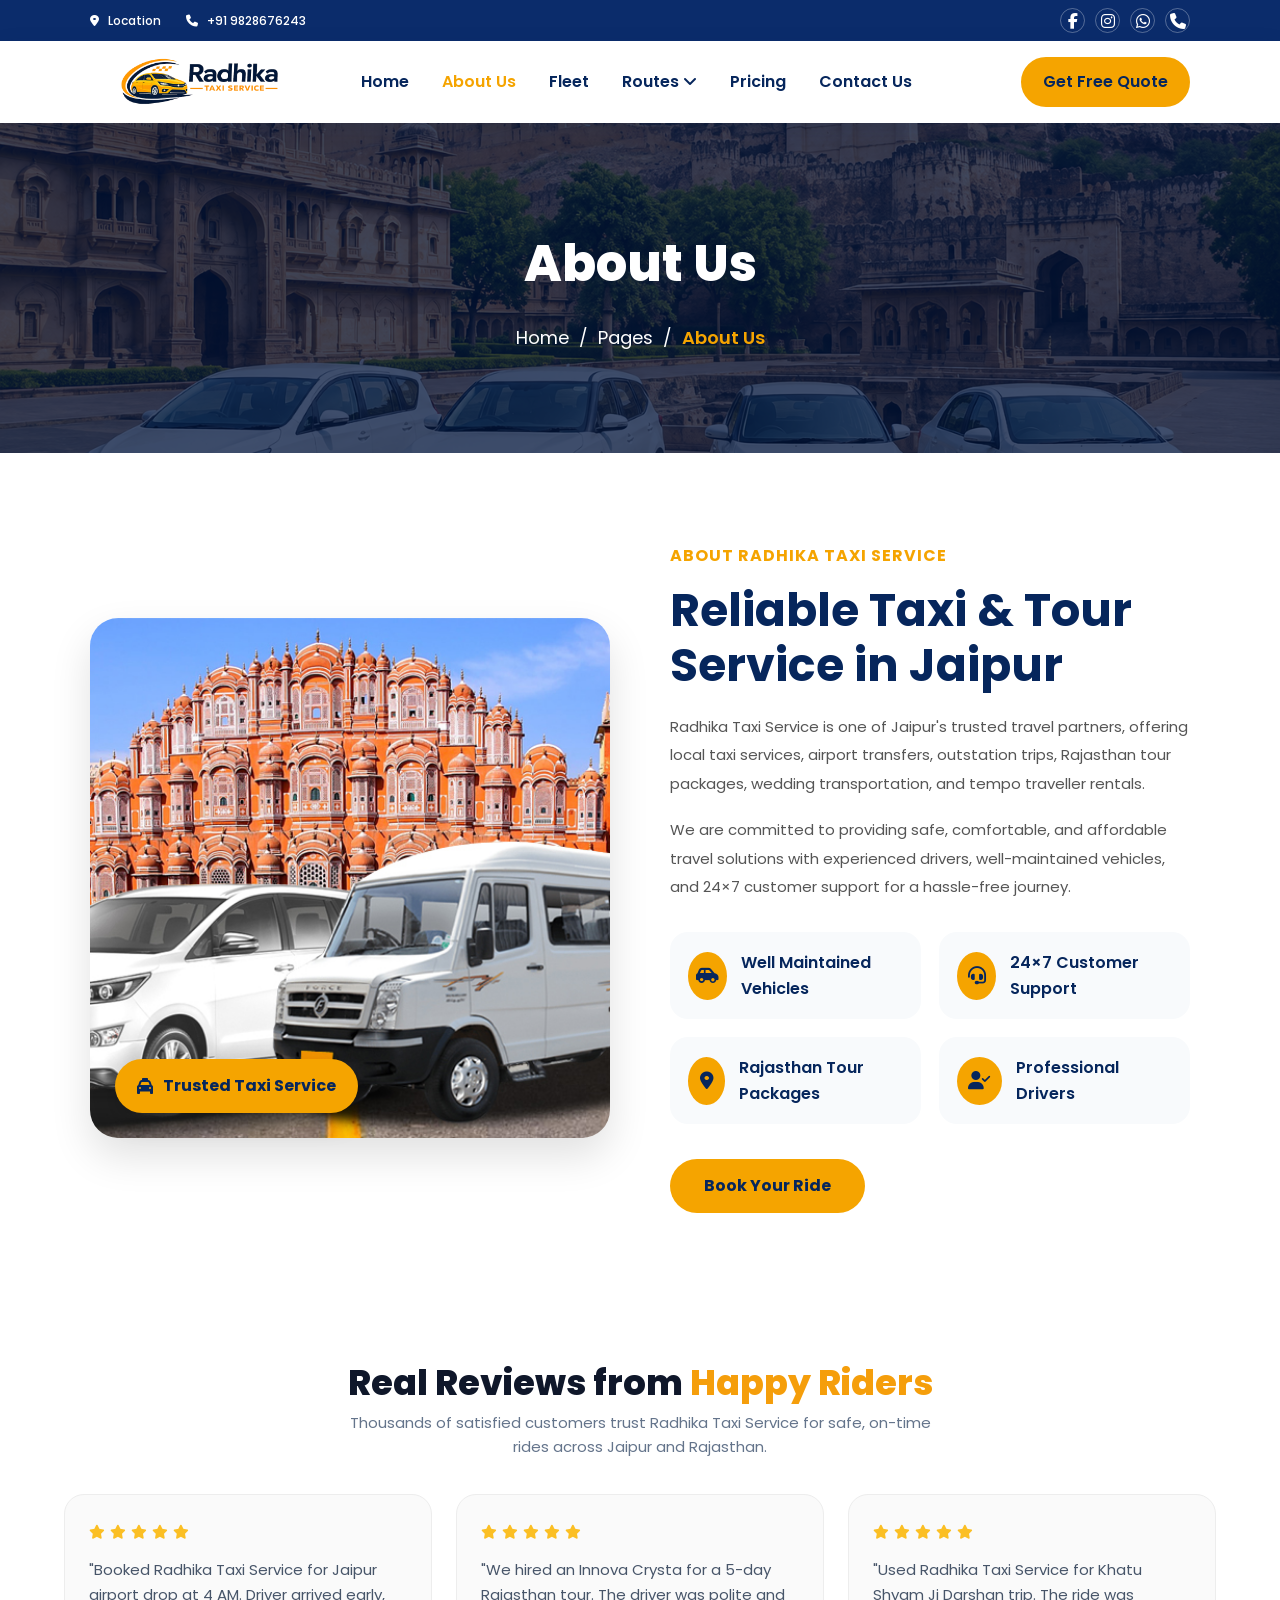
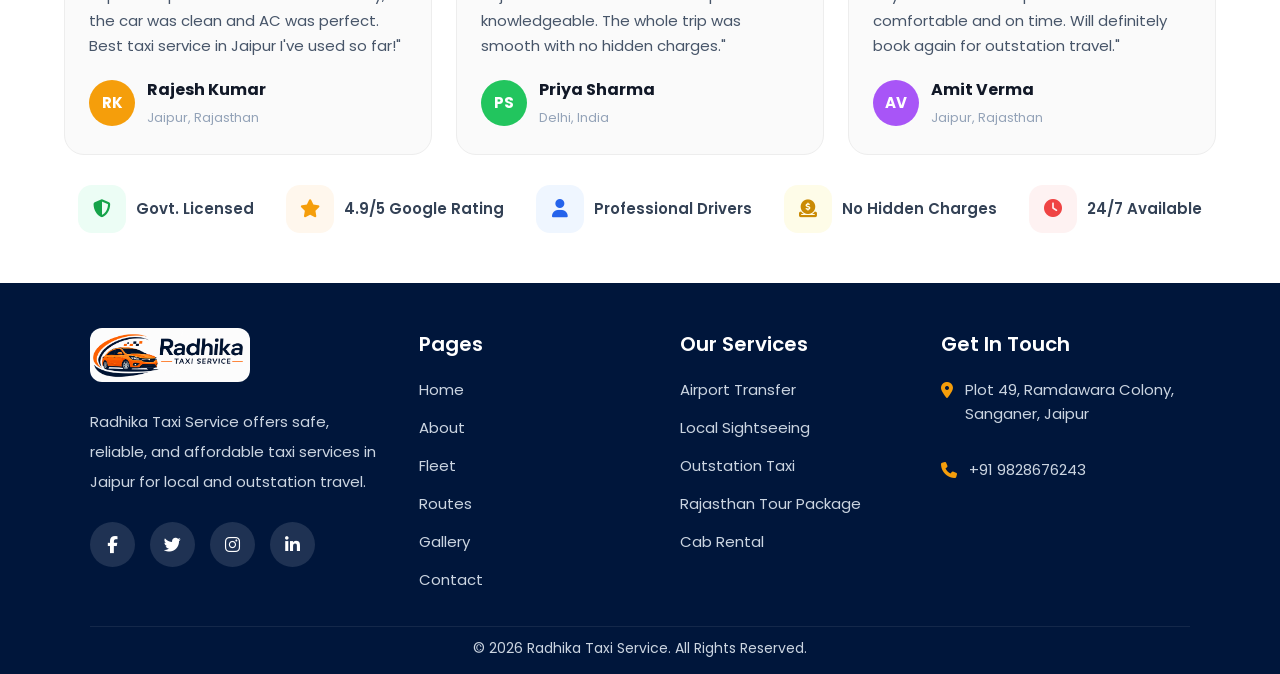
==== about.html @ 8e169bca "Updated website" ====
<!DOCTYPE html>
<html lang="en">

<head>
    <meta charset="UTF-8">
    <meta name="viewport" content="width=device-width, initial-scale=1.0">

    <!-- Primary SEO -->
    <title>Radhika Taxi Services | Best Taxi Rental Service in Jaipur</title>
    <meta name="description" content="Radhika Taxi Services provides reliable taxi rental services in Jaipur. Book local sightseeing taxis, airport transfers, outstation cabs, and chauffeur-driven cars at affordable prices.">
    <meta name="keywords" content="Radhika Taxi Services, Jaipur Taxi Service, Taxi Rental Jaipur, Cab Booking Jaipur, Airport Taxi Jaipur, Outstation Taxi Jaipur, Car Rental Jaipur, Taxi on Rent Jaipur">
    <meta name="author" content="Radhika Taxi Services">
    <meta name="robots" content="index, follow">

    <!-- Canonical URL -->
    <link rel="canonical" href="https://www.radhikataxiservices.com/">

    <!-- Open Graph (Facebook, WhatsApp, LinkedIn) -->
    <meta property="og:type" content="website">
    <meta property="og:title" content="Radhika Taxi Services | Best Taxi Rental Service in Jaipur">
    <meta property="og:description" content="Affordable and reliable taxi rental services in Jaipur. Local sightseeing, airport transfers, and outstation trips available.">
    <meta property="og:url" content="https://www.radhikataxiservices.com/">
    <meta property="og:image" content="https://www.radhikataxiservices.com/images/og-image.jpg">
    <meta property="og:site_name" content="Radhika Taxi Services">

    <!-- Twitter Card -->
    <meta name="twitter:card" content="summary_large_image">
    <meta name="twitter:title" content="Radhika Taxi Services | Best Taxi Rental Service in Jaipur">
    <meta name="twitter:description" content="Book reliable taxis in Jaipur for local, airport, and outstation travel.">
    <meta name="twitter:image" content="https://www.radhikataxiservices.com/images/og-image.jpg">

    <!-- Favicon -->
    <link rel="icon" type="image/png" href="img/logo.png">
    <link rel="apple-touch-icon" href="img/logo.png">

    <!-- Google Fonts -->
    <link rel="preconnect" href="https://fonts.googleapis.com">
    <link rel="preconnect" href="https://fonts.gstatic.com" crossorigin>
    <link href="https://fonts.googleapis.com/css2?family=Poppins:wght@300;400;500;600;700;800&display=swap" rel="stylesheet">

    <!-- Font Awesome -->
    <link rel="stylesheet" href="https://cdnjs.cloudflare.com/ajax/libs/font-awesome/6.5.2/css/all.min.css">

    <!-- CSS -->
    <link rel="stylesheet" href="css/style.css">

    <!-- Theme Color -->
    <meta name="theme-color" content="#f4b400">
</head>

<body>

<!-- topbar start -->
<div class="topbar">
    
    <!-- Left Side -->
    <div class="topbar-left">

        <!-- Location -->
        <a href="https://maps.app.goo.gl/51gCFe9T7kWbPaxx8"
           target="_blank"
           class="top-link">
            <i class="fa-solid fa-location-dot"></i>
            Location
        </a>

        <!-- Phone -->
        <a href="tel:+91 9828676243" class="top-link">
            <i class="fa-solid fa-phone"></i>
            +91 9828676243
        </a>

        <!-- Email -->
        <!-- <a href="mailto:info@radhikataxiservices.com" class="top-link">
            <i class="fa-solid fa-envelope"></i>
            info@radhikataxiservices.com
        </a> -->

    </div>

    <!-- Right Side Social Icons -->
<div class="topbar-right">

    <a href="https://facebook.com/" target="_blank" class="social-icon">
        <i class="fa-brands fa-facebook-f"></i>
    </a>

    <a href="https://instagram.com/" target="_blank" class="social-icon">
        <i class="fa-brands fa-instagram"></i>
    </a>

    <!-- WhatsApp -->
    <a href="https://wa.me/919828676243" target="_blank" class="social-icon">
        <i class="fa-brands fa-whatsapp"></i>
    </a>

    <!-- Call -->
    <a href="tel:+919828676243" class="social-icon">
        <i class="fa-solid fa-phone"></i>
    </a>

</div>

</div>
<!-- topbar end -->

<!-- navbar start -->
<header>
    <nav>

        <!-- Logo -->
        <img src="img/logo.png" alt="Radhika Taxi Service">

        <!-- Mobile Menu Button -->
        <div class="menu-btn" id="menuBtn">
            <i class="fa-solid fa-bars"></i>
        </div>

        <!-- Navigation -->
        <ul class="nav-links" id="navLinks">

            <li><a href="index.html">Home</a></li>

            <li><a href="about.html" class="active">About Us</a></li>

            <li><a href="Fleet.html">Fleet</a></li>

            <li>
                <a href="Routes.html">
                    Routes
                    <i class="fa-solid fa-angle-down"></i>
                </a>

                <div class="dropdown">
                    <a href="Routes.html#ajmer">Jaipur to Ajmer</a>
                    <a href="Routes.html#delhi">Jaipur to Delhi</a>
                    <a href="Routes.html#agra">Jaipur to Agra</a>
                    <a href="Routes.html#udaipur">Jaipur to Udaipur</a>
                    <a href="Routes.html#kota">Jaipur to Kota</a>
                    <a href="Routes.html#jodhpur">Jaipur to Jodhpur</a>
                    <a href="Routes.html#pushkar">Jaipur to Pushkar</a>
                    <a href="Routes.html#vrindavan">Jaipur to Vrindavan</a>
                    <a href="Routes.html#khatu">Jaipur to Khatu Shyam Ji</a>
                    <a href="Routes.html#salasar">Jaipur to Salasar Balaji</a>
                </div>
            </li>

            <li><a href="pricing.html">Pricing</a></li>

            

            <li><a href="contact.html">Contact Us</a></li>

            <!-- Get Free Quote Button -->
            <li>
                <a
                    href="https://wa.me/919828676243?text=Hello%20I%20need%20a%20free%20quote"
                    target="_blank"
                    class="quote-btn">
                    Get Free Quote
                </a>
            </li>

        </ul>

    </nav>
</header>
<!-- navbar end -->

<!-- Page SubHeader Start -->
<section class="page-header">

    <div class="page-overlay"></div>

    <div class="page-header-content">

        <h1>About Us</h1>

        <div class="breadcrumb">

            <a href="index.html">Home</a>

            <span>/</span>

            <a href="#">Pages</a>

            <span>/</span>

            <span class="active">About Us</span>

        </div>

    </div>

</section>
<!-- Page Sub Header End -->

<!-- About Section Start -->
<section id="about" class="about-section">

    <div class="about-wrap">

        <!-- IMAGE -->
        <div class="about-img">

            <img src="img/about.png" alt="Radhika Taxi Service">

            <div class="about-badge">
                <i class="fa-solid fa-taxi"></i>
                Trusted Taxi Service
            </div>

        </div>

        <!-- CONTENT -->
        <div class="about-content">

            <span class="about-tag">
                ABOUT RADHIKA TAXI SERVICE
            </span>

            <h2>
                Reliable Taxi & Tour Service in Jaipur
            </h2>

            <p>
                Radhika Taxi Service is one of Jaipur's trusted travel partners,
                offering local taxi services, airport transfers, outstation trips,
                Rajasthan tour packages, wedding transportation, and tempo traveller rentals.
            </p>

            <p>
                We are committed to providing safe, comfortable, and affordable travel
                solutions with experienced drivers, well-maintained vehicles, and
                24×7 customer support for a hassle-free journey.
            </p>

            <!-- FEATURES -->

            <div class="about-features">

                <div class="feature-box">
                    <i class="fa-solid fa-car-side"></i>
                    <span>Well Maintained Vehicles</span>
                </div>

                <div class="feature-box">
                    <i class="fa-solid fa-headset"></i>
                    <span>24×7 Customer Support</span>
                </div>

                <div class="feature-box">
                    <i class="fa-solid fa-location-dot"></i>
                    <span>Rajasthan Tour Packages</span>
                </div>

                <div class="feature-box">
                    <i class="fa-solid fa-user-check"></i>
                    <span>Professional Drivers</span>
                </div>

            </div>

            <a href="index.html" class="about-btn">
                Book Your Ride
            </a>

        </div>

    </div>

</section>
<!-- About Section End -->

<!-- review section start -->
<section id="reviews">

    <div class="container">

        <div class="section-header">
            <h2>Real Reviews from <span>Happy Riders</span></h2>

            <p>
                Thousands of satisfied customers trust Radhika Taxi Service
                for safe, on-time rides across Jaipur and Rajasthan.
            </p>
        </div>

        <div class="reviews-grid">

            <!-- Review 1 -->
            <div class="review-card">

                <div class="stars">
                    <i class="fas fa-star"></i>
                    <i class="fas fa-star"></i>
                    <i class="fas fa-star"></i>
                    <i class="fas fa-star"></i>
                    <i class="fas fa-star"></i>
                </div>

                <p>
                    "Booked Radhika Taxi Service for Jaipur airport drop at 4 AM.
                    Driver arrived early, the car was clean and AC was perfect.
                    Best taxi service in Jaipur I've used so far!"
                </p>

                <div class="review-user">
                    <div class="avatar orange">RK</div>

                    <div>
                        <h4>Rajesh Kumar</h4>
                        <span>Jaipur, Rajasthan</span>
                    </div>
                </div>

            </div>

            <!-- Review 2 -->
            <div class="review-card">

                <div class="stars">
                    <i class="fas fa-star"></i>
                    <i class="fas fa-star"></i>
                    <i class="fas fa-star"></i>
                    <i class="fas fa-star"></i>
                    <i class="fas fa-star"></i>
                </div>

                <p>
                    "We hired an Innova Crysta for a 5-day Rajasthan tour.
                    The driver was polite and knowledgeable. The whole trip
                    was smooth with no hidden charges."
                </p>

                <div class="review-user">
                    <div class="avatar green">PS</div>

                    <div>
                        <h4>Priya Sharma</h4>
                        <span>Delhi, India</span>
                    </div>
                </div>

            </div>

            <!-- Review 3 -->
            <div class="review-card">

                <div class="stars">
                    <i class="fas fa-star"></i>
                    <i class="fas fa-star"></i>
                    <i class="fas fa-star"></i>
                    <i class="fas fa-star"></i>
                    <i class="fas fa-star"></i>
                </div>

                <p>
                    "Used Radhika Taxi Service for Khatu Shyam Ji Darshan trip.
                    The ride was comfortable and on time. Will definitely
                    book again for outstation travel."
                </p>

                <div class="review-user">
                    <div class="avatar purple">AV</div>

                    <div>
                        <h4>Amit Verma</h4>
                        <span>Jaipur, Rajasthan</span>
                    </div>
                </div>

            </div>

        </div>

        <!-- Trust Badges -->

        <div class="trust-badges">

            <div class="badge-item">
                <div class="icon green-bg">
                    <i class="fa-solid fa-shield-halved"></i>
                </div>
                <span>Govt. Licensed</span>
            </div>

            <div class="badge-item">
                <div class="icon yellow-bg">
                    <i class="fas fa-star"></i>
                </div>
                <span>4.9/5 Google Rating</span>
            </div>

            <div class="badge-item">
                <div class="icon blue-bg">
                    <i class="fas fa-user"></i>
                </div>
                <span>Professional Drivers</span>
            </div>

            <div class="badge-item">
                <div class="icon gold-bg">
                    <i class="fa-solid fa-circle-dollar-to-slot"></i>
                </div>
                <span>No Hidden Charges</span>
            </div>

            <div class="badge-item">
                <div class="icon red-bg">
                    <i class="fas fa-clock"></i>
                </div>
                <span>24/7 Available</span>
            </div>

        </div>

    </div>

</section>
<!-- review section end -->


    <!-- footer section start -->
<footer>

    <div class="footer-grid">

        <!-- FOOTER BRAND -->
        <div class="footer-brand">

            <img src="img/logofooter.png" alt="Juhi Jain Tour & Travels">

            <p>
                Radhika Taxi Service offers safe, reliable, and 
                affordable taxi services in Jaipur for local and 
                outstation travel.
            </p>

            <div class="footer-social">

                <a href="#">
                    <i class="fa-brands fa-facebook-f"></i>
                </a>

                <a href="#">
                    <i class="fa-brands fa-twitter"></i>
                </a>

                <a href="#">
                    <i class="fa-brands fa-instagram"></i>
                </a>

                <a href="#">
                    <i class="fa-brands fa-linkedin-in"></i>
                </a>

            </div>

        </div>

        <!-- PAGES -->
        <div class="footer-links">

            <h3>Pages</h3>

            <a href="index.html">Home</a>
            <a href="about.html">About</a>
            <a href="Fleet.html">Fleet</a>
            <a href="Routes.html">Routes</a>
            <a href="gallery.html">Gallery</a>
            <a href="contact.html">Contact</a>

        </div>

        <!-- SERVICES -->
        <div class="footer-links">

            <h3>Our Services</h3>

            <p>Airport Transfer</p>
            <p>Local Sightseeing</p>
            <p>Outstation Taxi</p>
            <p>Rajasthan Tour Package</p>
            <p>Cab Rental</p>

        </div>

        <!-- GET IN TOUCH -->
        <div class="footer-links">

            <h3>Get In Touch</h3>

            <div class="contact-item">
                <i class="fa-solid fa-location-dot"></i>
                <a href="https://maps.app.goo.gl/51gCFe9T7kWbPaxx8" target="_blank">
                    Plot 49, Ramdawara Colony, Sanganer, Jaipur
                 </a>
            </div>

            <!-- <div class="contact-item">
               <i class="fa-solid fa-envelope"></i>
               <a href="mailto:info@radhikataxiservices.com">
                   info@radhikataxiservices.com
                </a>
            </div> -->

            <div class="contact-item">
              <i class="fa-solid fa-phone"></i>
                <a href="tel:+919828676243">
                   +91 9828676243
                </a>
            </div>

        </div>

    </div>

    <div class="copy">
        © 2026 Radhika Taxi Service. All Rights Reserved.
    </div>

</footer>
<!-- footer section end  -->


<script src="js/script.js"></script>


</body>
</html>
---- css/style.css ----
* {
    margin: 0;
    padding: 0;
    box-sizing: border-box;
}

:root {
    --yellow: #f5a400;
    --dark: #06265c;
    --text: #555;
    --blue: #06265c;
    --white: #fff;
    --soft: #f8fafc;
    --shadow: 0 12px 35px rgba(6, 38, 92, .15);
}

html {
    scroll-behavior: smooth;
}

body {
    font-family: 'Poppins', sans-serif;
    color: var(--dark);
    background: #fff;
    line-height: 1.6;
}

a {
    text-decoration: none;
}

img {
    max-width: 100%;
    display: block;
}

/* ==========================
   TOP BAR START
========================== */

.topbar {
    background: #0b2c6b;
    padding: 8px 7%;
    display: flex;
    justify-content: space-between;
    align-items: center;
    flex-wrap: wrap;
}

/* Left Side */
.topbar-left {
    display: flex;
    align-items: center;
    gap: 25px;
    flex-wrap: wrap;
}

/* Links */
.top-link {
    color: #fff;
    text-decoration: none;
    font-size: 12px;
    font-weight: 500;
    transition: 0.3s;
}

.top-link i {
    margin-right: 6px;
    color: #fff;
    transition: 0.3s;
}

.top-link:hover,
.top-link:hover i {
    color: #f9a602;
}

/* Right Side */
.topbar-right {
    display: flex;
    align-items: center;
    gap: 10px;
}

/* Social Icons */
.social-icon {
    width: 25px;
    height: 25px;
    border: 1px solid rgba(255,255,255,0.3);
    border-radius: 50%;
    display: flex;
    justify-content: center;
    align-items: center;
    text-decoration: none;
    color: #fff;
    transition: 0.3s;
    background-color: transparent;
}

.social-icon:hover {
    background: #f9a602;
    border-color: #f9a602;
    color: #fff;
    transform: translateY(-2px);
}

/* Mobile */
@media(max-width:768px){

    .topbar{
        flex-direction: column;
        gap: 10px;
        text-align: center;
    }

    .topbar-left{
        justify-content: center;
        gap: 15px;
    }

    .top-link{
        font-size: 13px;
    }

    .social-icon{
        width: 32px;
        height: 32px;
    }
}
/* ==========================
   TOP BAR END
========================== */



/* ==========================
   NAVBAR START
========================== */

header{
    background:#fff;
    position:sticky;
    top:0;
    z-index:999;
    box-shadow:0 5px 20px rgba(6,38,92,.10);
}

/* NAVBAR */

nav{
    height:82px;
    padding:0 7%;
    display:flex;
    align-items:center;
    justify-content:space-between;
    background:#fff;
}

/* LOGO*/

nav img{
    width:220px;
    height:auto;
    display:block;
    margin-bottom: -8px;
}

/* MENU */

.nav-links{
    display:flex;
    align-items:center;
    gap:5px;
    list-style:none;
}

.nav-links li{
    position:relative;
}

.nav-links a{
    text-decoration:none;
    color:#06265c;
    font-weight:600;
    padding:12px 14px;
    transition:.3s;
    display:block;
}

.nav-links a:hover,
.nav-links a.active{
    color:#f5a400;
}

/* GET FREE QUOTE BUTTON */

.quote-btn{
    background:#f5a400;
    color:#06265c !important;
    padding:10px 20px !important;
    border-radius:40px;
    font-weight:700;
    transition:.35s;
    margin-left:90px;
    border:2px solid #f5a400;
}

.quote-btn:hover{
    background:#06265c;
    color:#fff !important;
    border-color:#06265c;
}

/* DROPDOWN */
.dropdown{
    position:absolute;
    top:100%;
    left:0;
    width:240px;
    background:#fff;
    border-radius:12px;
    overflow:hidden;
    opacity:0;
    visibility:hidden;
    transform:translateY(10px);
    transition:.3s;
    box-shadow:0 10px 25px rgba(0,0,0,.08);
}

.nav-links li:hover .dropdown{
    opacity:1;
    visibility:visible;
    transform:translateY(0);
}

.dropdown a{
    padding:12px 18px;
    border-bottom:1px solid #eee;
}

.dropdown a:hover{
    background:#f8f8f8;
}

/* MOBILE MENU ICON */

.menu-btn{
    display:none;
    font-size:26px;
    color:#06265c;
    cursor:pointer;
}

/* TABLET & MOBILE*/

@media(max-width:992px){

    nav{
        height:80px;
        padding:0 20px;
    }

    nav img{
        width:140px;
        height:auto;
        max-width:100%;
        object-fit:contain;
    }

    .menu-btn{
        display:block;
    }

    .nav-links{
        position:absolute;
        top:72px;
        left:0;
        width:100%;
        background:#fff;
        flex-direction:column;
        align-items:flex-start;
        padding:20px;
        display:none;
        box-shadow:0 10px 20px rgba(0,0,0,.08);
    }

    .nav-links.active{
        display:flex;
    }

    .nav-links li{
        width:100%;
    }

    .nav-links a{
        width:100%;
        padding:14px 0;
    }

    .dropdown{
        position:static;
        width:100%;
        opacity:1;
        visibility:visible;
        transform:none;
        display:none;
        box-shadow:none;
        margin-top:5px;
        padding-left:15px;
    }

    .nav-links li:hover .dropdown{
        display:block;
    }

    .quote-btn{
        display:block;
        width:fit-content;
        margin:15px auto;
        text-align:center;
    }
}
@media (max-width:768px){

    html,
    body{
        overflow-x:hidden;
        width:100%;
    }

    nav{
        height:80px;
        padding:0 15px;
    }

    nav img{
        
        width:210px;
        max-height:70px;
        height:auto;
        object-fit:contain;
        margin-left:-10px; /* thoda left */
    }


    

}

/* ==========================
   NAVBAR END
========================== */


/* ==========================
PAGE SUB HEADER START
========================== */

.page-header {
    position: relative;
    width: 100%;
    height: 330px;
    background: url("../img/banner.png") center center/cover no-repeat;
    display: flex;
    align-items: center;
    justify-content: center;
    overflow: hidden;
}

.page-overlay {
    position: absolute;
    inset: 0;
    background: rgba(0, 20, 60, 0.75);
}

.page-header-content {
    position: relative;
    z-index: 2;
    text-align: center;
    padding: 0 20px;
}

.page-header-content h1 {
    color: #fff;
    font-size: 50px;
    font-weight: 800;
    margin-bottom: 20px;
}

.breadcrumb {
    display: flex;
    justify-content: center;
    align-items: center;
    flex-wrap: wrap;
    gap: 10px;
}

.breadcrumb a {
    color: #fff;
    text-decoration: none;
    font-size: 18px;
    transition: .3s;
}

.breadcrumb a:hover {
    color: #f5a400;
}

.breadcrumb span {
    color: #fff;
    font-size: 18px;
}

.breadcrumb .active {
    color: #f5a400;
    font-weight: 600;
}

/* ==========================
TABLET
========================== */

@media (max-width: 768px) {

    .page-header {
        height: 280px;
    }

    .page-header-content h1 {
        font-size: 45px;
        margin-bottom: 15px;
    }

    .breadcrumb a,
    .breadcrumb span {
        font-size: 16px;
    }
}

/* ==========================
MOBILE
========================== */

@media (max-width: 576px) {

    .page-header {
        height: 240px;
    }

    .page-header-content h1 {
        font-size: 34px;
        line-height: 1.2;
    }

    .breadcrumb {
        gap: 6px;
    }

    .breadcrumb a,
    .breadcrumb span {
        font-size: 14px;
    }
}

/* ==========================
PAGE SUB HEADER END
========================== */


/* ==========================
   HERO SECTION start
========================== */

.hero {
    position: relative;
    max-height: 85vh; /* pehle 85vh tha */
    background: url("../img/banner.png") center/cover no-repeat;
    display: flex;
    align-items: center;
}

.hero::before {
    content: "";
    position: absolute;
    inset: 0;
    background: rgba(0,0,0,0.35);
}

.hero-wrap {
    width: 100%;
    position: relative;
    z-index: 2;

    display: grid;
    grid-template-columns: 1.2fr .8fr;
    gap: 40px;
    align-items: center;

    padding: 40px 80px;
}

/* LEFT CONTENT */

.hero-content h1 {
    font-size: 48px;
    line-height: 1.2;
    margin-bottom: 18px;
    color: #ffffff;
    font-weight: 800;
    margin-left: 0px;
}

.hero-content h1 span {
    color: #ffb000;
}

.hero-content p {
    max-width: 620px;
    font-size: 16px;
    line-height: 1.8;
    margin-bottom: 25px;
    color: #f5f5f5;
    margin-left: 0px;
}

/* BUTTONS */

.hero-buttons {
    display: flex;
    gap: 15px;
    margin-left: 0px;
}

.btn-yellow,
.btn-white {
    display: inline-flex;
    align-items: center;
    gap: 10px;

    padding: 14px 28px;
    border-radius: 50px;

    font-weight: 700;
    text-decoration: none;

    transition: all .3s ease;
}

.btn-yellow {
    background: #ffb000;
    color: #002c6b;
    border: 2px solid #ffb000;
}

.btn-yellow:hover {
    background: #000033;
    color: #ffffff;
    border-color: #000033;
    transform: scale(1.08);
}

/* FORM */

.booking-form {
    width: 100%;
    max-width: 360px;

    justify-self: end;

    padding: 25px;

    background: rgba(255,255,255,.12);

    backdrop-filter: blur(12px);
    -webkit-backdrop-filter: blur(12px);

    border: 1px solid rgba(255,255,255,.25);

    border-radius: 20px;
    margin-right: 0px;
}


.booking-form h2{
    margin-bottom: 20px;
    font-size: 32px;
    font-weight: 700;
}

.quick-text{
    color: #000033;
}

.reservation-text{
    color: #ffb000;
}

.booking-form input,
.booking-form select {

    width: 100%;
    padding: 12px 15px;

    margin-bottom: 10px;

    border: 1px solid rgba(255,255,255,.35);;
    outline: none;

    border-radius: 10px;

}

.booking-form input:focus,
.booking-form select:focus{
    border-color: #ffb000;
    box-shadow: 0 0 10px rgba(255,176,0,0.4);
}


.booking-form button {

    width: 100%;
    padding: 14px;

    border: none;
    border-radius: 10px;

    background: #ffb000;
    color: #002c6b;

    font-weight: 700;
    cursor: pointer;

    transition: all .3s ease;
}

.booking-form button:hover {
    background: #000033;
    color: #fff;
    transform: scale(1.05);
}

/* RESPONSIVE */

@media(max-width:992px){

    .hero-wrap{
        grid-template-columns:1fr;
        padding:40px 25px;
    }

    .booking-form{
        max-width:100%;
        justify-self:stretch;
    }

    .hero-content h1{
        font-size:38px;
    }
}


/*  TABLET & MOBILE FIX*/

@media (max-width:768px){

    .hero{
        max-height: none;
        min-height: auto;
        height: auto;
        padding: 45px 0 20px;
    }

    .hero-wrap{
        grid-template-columns: 1fr;
        gap: 15px;
        padding: 15px 20px;
    }

    /* HERO CONTENT */

    .hero-content{
        text-align: center;
    }

    .hero-content h1{
        font-size: 28px;
        line-height: 1.3;
        margin-left: 0;
        margin-bottom: 10px;
    }

    .hero-content p{
        max-width: 100%;
        font-size: 14px;
        line-height: 1.6;
        margin-left: 0;
        margin-bottom: 15px;
    }

    /* BUTTONS */

    .hero-buttons{
        margin-left: 0;
        justify-content: center;
        gap: 10px;
    }

    .btn-yellow,
    .btn-white{
        padding: 10px 20px;
        font-size: 14px;
    }

    /* BOOKING FORM */

    .booking-form{
        max-width: 100%;
        width: 100%;
        margin-right: 0;
        justify-self: stretch;
        padding: 15px;
        border-radius: 15px;
    }

    .booking-form h2{
        font-size: 24px;
        margin-bottom: 12px;
    }

    .booking-form input,
    .booking-form select{
        padding: 10px 12px;
        font-size: 14px;
        margin-bottom: 8px;
    }

    .booking-form button{
        width: 150px;
        padding: 10px 20px;
        display: block;
        margin: 10px auto 0;
        font-size: 14px;
    }
}

@media (max-width: 600px) {

    .hero-buttons{
        display: flex;
        justify-content: center;
        align-items: center;
        margin-left: 0;
    }

    .btn-yellow{
        width: 160px;      /* apni need ke hisab se */
        padding: 10px 24px;
        font-size: 14px;
        text-align: center;
    }

}


/* ==========================
   HERO SECTION end
========================== */

/* ==========================
ABOUT SECTION START
========================== */

.about-section {
    background: #fff;
    padding: 90px 7%;
}

.about-wrap {
    display: grid;
    grid-template-columns: 1fr 1fr;
    gap: 60px;
    align-items: center;
}

/* IMAGE */

.about-img {
    position: relative;
}

.about-img img {
    width: 100%;
    height: 520px;
    object-fit: cover;
    border-radius: 28px;
    box-shadow: 0 18px 40px rgba(0, 0, 0, .12);
}

/* BADGE */

.about-badge {
    position: absolute;
    left: 25px;
    bottom: 25px;
    background: #f5a400;
    color: #06265c;
    padding: 14px 22px;
    border-radius: 40px;
    font-weight: 700;
    display: flex;
    align-items: center;
    gap: 10px;
    box-shadow: 0 10px 25px rgba(0, 0, 0, .18);
    transition: all .3s ease;
    cursor: pointer;
}

.about-badge i {
    transition: all .3s ease;
}

.about-badge:hover {
    background: #000033;
    color: #fff;
    box-shadow: 0 12px 30px rgba(0, 0, 51, 0.5);
}

.about-badge:hover i {
    color: #fff;
}

/* CONTENT */

.about-tag {
    color: #f5a400;
    font-weight: 700;
    letter-spacing: 1px;
    display: inline-block;
    margin-bottom: 14px;
}

.about-content h2 {
    font-size: 46px;
    line-height: 1.2;
    margin-bottom: 20px;
    color: #06265c;
}

.about-content p {
    color: #555;
    line-height: 1.9;
    margin-bottom: 18px;
    font-size: 15px;
}

/* FEATURES */

.about-features {
    display: grid;
    grid-template-columns: repeat(2, 1fr);
    gap: 18px;
    margin-top: 30px;
}

.feature-box {
    background: #f8fafc;
    border-radius: 18px;
    padding: 18px;
    display: flex;
    align-items: center;
    gap: 14px;
    transition: .3s;
}

.feature-box:hover {
    transform: scale(1.05);
    box-shadow: 0 12px 30px rgba(0, 0, 0, .12);
}

.feature-box i {
    width: 48px;
    height: 48px;
    background: #f5a400;
    color: #06265c;
    border-radius: 50%;
    display: flex;
    align-items: center;
    justify-content: center;
    font-size: 18px;
}

.feature-box span {
    font-weight: 600;
    color: #06265c;
}

/* BUTTON */

.about-btn {
    display: inline-block;
    margin-top: 35px;
    background: #f5a400;
    color: #06265c;
    padding: 14px 34px;
    border-radius: 40px;
    font-weight: 700;
    transition: all .3s ease;
}

.about-btn:hover {
    background: #000033;
    color: #fff;
    transform: translateY(-4px);
    box-shadow: 0 12px 30px rgba(0, 0, 51, 0.5);
}

/* RESPONSIVE */

@media(max-width:992px) {

    .about-wrap {
        grid-template-columns: 1fr;
    }

}

@media(max-width:600px) {

    .about-section {
        padding: 65px 18px;
    }

    .about-content h2 {
        font-size: 34px;
    }

    .about-img img {
        height: 360px;
    }

    .about-features {
        grid-template-columns: 1fr;
    }

}
/* ==========================
ABOUT SECTION END
========================== */


/*==========================
VEHICLE SECTION START
==========================*/
body{
    overflow-x:hidden;
}

#vehicle{
    padding:70px 7%;
    background:#f8fafc;
}

/*SECTION TITLE*/

.section-title{
    text-align:center;
    margin-bottom:45px;
}

.section-title span{
    color:#ff9800;
    font-size:14px;
    font-weight:800;
    letter-spacing:2px;
    text-transform:uppercase;
}

.section-title h2{
    font-size:38px;
    font-weight:800;
    color:#1b2a4e;
    margin:10px 0;
}

.section-title p{
    max-width:750px;
    margin:0 auto;
    color:#666;
    line-height:1.7;
    font-size:16px;
}

/*HOME PAGE SLIDER*/

.home-fleet .vehicle-slider{
    padding:15px 50px 60px;
    overflow:visible;
    width:100%;
}

.home-fleet .swiper-slide{
    height:auto;
    display:flex;
}

/*FLEET PAGE GRID*/

.fleet-page .vehicle-grid{
    display:grid;
    grid-template-columns:repeat(3,1fr);
    gap:25px;
}

/*VEHICLE CARD*/

.vehicle-card{
    width:100%;
    background:#fff;
    border-radius:20px;
    overflow:hidden;
    box-shadow:0 10px 25px rgba(0,0,0,.08);
    transition:.35s ease;
    display:flex;
    flex-direction:column;
    height:100%;
}

.vehicle-card:hover{
    transform:translateY(-8px);
}

.vehicle-card img{
    width:100%;
    height:190px;
    object-fit:cover;
    display:block;
}

/*CARD BODY*/

.vehicle-body{
    padding:18px;
    display:flex;
    flex-direction:column;
    flex:1;
}

.vehicle-body h3{
    font-size:22px;
    font-weight:700;
    color:#1b2a4e;
    margin-bottom:12px;
}

/*VEHICLE INFO*/

.vehicle-info{
    margin-bottom:10px;
}

.vehicle-info span{
    display:inline-block;
    margin:4px;
    padding:7px 12px;
    border-radius:20px;
    background:#fff3e0;
    color:#ff9800;
    font-size:12px;
    font-weight:700;
}

/*DESCRIPTION*/

.vehicle-body p{
    color:#666;
    font-size:14px;
    line-height:1.6;
    margin-bottom:15px;
    flex-grow:1;
}

/*BUTTON*/

.vehicle-btn{
    display:inline-block;
    width:fit-content;
    padding:10px 22px;
    border-radius:30px;
    text-decoration:none;
    background:#ff9800;
    color:#000033;
    font-weight:700;
    transition:.3s ease;
    margin-top:auto;
}

.vehicle-btn:hover{
    background:#000033;
    color:#fff;
}

/*VIEW ALL BUTTON*/

.view-all-container{
    text-align:center;
    margin-top:40px;
}

.view-all-btn{
    display:inline-block;
    text-decoration:none;
    background:#ff9800;
    color:#fff;
    padding:14px 28px;
    border-radius:30px;
    font-weight:700;
    transition:.3s;
}

.view-all-btn:hover{
    background:#000033;
    color:#fff;
}

/*SWIPER ARROWS*/

.home-fleet .swiper-button-next,
.home-fleet .swiper-button-prev{
    width:48px;
    height:48px;
    background:#fff;
    border-radius:50%;

    box-shadow:0 5px 15px rgba(0,0,0,.15);
}

.home-fleet .swiper-button-next::after,
.home-fleet .swiper-button-prev::after{
    font-size:18px;
    font-weight:900;
    color:#ff9800;
}

.home-fleet .swiper-button-next:hover,
.home-fleet .swiper-button-prev:hover{
    transform:scale(1.08);
}


/* FILTER BUTTONS */

.fleet-filter{
    display:flex;
    justify-content:center;
    flex-wrap:wrap;
    gap:20px;
    margin-bottom:35px;
}

.filter-btn{
    border:none;
    padding:8px 18px;
    border-radius:20px;
    background:#fff3e0;
    color:#ff9800;
    font-size:13px;
    font-weight:700;
    cursor:pointer;
    transition:.3s;
}

.filter-btn:hover,
.filter-btn.active{
    background:#ff9800;
    color:#fff;
}

/*DESKTOP LARGE*/

@media(max-width:1200px){

    .fleet-page .vehicle-grid{
        grid-template-columns:repeat(3,1fr);
    }

    .vehicle-card img{
        height:180px;
    }

}

/*TABLET*/

@media(max-width:991px){

    #vehicle{
        padding:60px 5%;
    }

    .fleet-page .vehicle-grid{
        grid-template-columns:repeat(2,1fr);
        gap:20px;
    }

    .section-title h2{
        font-size:32px;
    }

    .vehicle-card img{
        height:180px;
    }

    .home-fleet .vehicle-slider{
        padding:15px 40px 60px;
    }

}

/*MOBILE*/

@media(max-width:768px){

    #vehicle{
        padding:50px 4%;
    }

    .fleet-page .vehicle-grid{
        grid-template-columns:1fr;
    }

    .section-title{
        margin-bottom:35px;
    }

    .section-title h2{
        font-size:28px;
    }

    .section-title p{
        font-size:14px;
        max-width:100%;
    }

    .vehicle-card{
        border-radius:18px;
    }

    .vehicle-card img{
        height:200px;
    }

    .vehicle-body{
        padding:16px;
    }

    .vehicle-body h3{
        font-size:20px;
    }

    .home-fleet .vehicle-slider{
        padding:10px 8px 50px;
    }

    .home-fleet .swiper-button-next,
    .home-fleet .swiper-button-prev{
        width:40px;
        height:40px;
    }

    .home-fleet .swiper-button-next::after,
    .home-fleet .swiper-button-prev::after{
        font-size:15px;
    }
}

/*SMALL MOBILE*/

@media(max-width:480px){

    .section-title h2{
        font-size:24px;
    }

    .vehicle-card img{
        height:180px;
    }

    .vehicle-info span{
        font-size:11px;
        padding:6px 10px;
    }

    .vehicle-btn{
        padding:9px 18px;
        font-size:14px;
    }

}
/*==========================
VEHICLE SECTION END
==========================*/

/*==========================
ROUTES SECTION START
==========================*/
#routes{
    padding: 80px 7%;
    background: #f8fafc;
}

.route-title{
    text-align:center;
    margin-bottom:50px;
}

.route-title span{
    color:#ff9800;
    font-weight:800;
    letter-spacing:1px;
}

.route-title h2{
    font-size:38px;
    color:#ff9800;
    margin:10px 0;
}

.route-title p{
    color:#666;
    font-size:16px;
}

/* GRID */
.route-grid{
    display:grid;
    grid-template-columns:repeat(3,1fr);
    gap:30px;
}

/* CARD */
.route-card{
    background:#fff;
    border-radius:20px;
    overflow:hidden;
    box-shadow:0 8px 25px rgba(0,0,0,0.08);
    transition:.4s;
}

.route-card:hover{
    transform:scale(1.03);
}

.route-card img{
    width:100%;
    height:220px;
    object-fit:cover;
}

/* BODY */
.route-body{
    padding:22px;
}

.route-body h3{
    font-size:28px;
    color:#1b2a4e;
    margin-bottom:18px;
}

.route-body p{
    color:#555;
    margin-bottom:14px;
    font-size:16px;
}

.route-body p i{
    color:#ff9800;
    width:25px;
}

/* PRICE + BUTTON */
.route-bottom{
    margin-top:20px;
}

.route-bottom span{
    display:block;
    color:#ff9800;
    font-size:28px;
    font-weight:800;
    margin-bottom:15px;
}

.route-bottom a{
    display:inline-block;
    background:#ff9800;
    color:#fff;
    text-decoration:none;
    padding:12px 28px;
    border-radius:30px;
    font-weight:700;
    transition:.3s;
}

.route-bottom a:hover{
    background:#000033;
}

/* TABLET */
@media(max-width:991px){

    .route-grid{
        grid-template-columns:repeat(2,1fr);
    }

}

/* MOBILE */
@media(max-width:768px){

    .route-grid{
        grid-template-columns:1fr;
    }

    .route-title h2{
        font-size:30px;
    }

    .route-body h3{
        font-size:24px;
    }

}
/*==========================
ROUTES SECTION END
==========================*/

/* ==========================
   WHY CHOOSE US START
========================== */

.whychoose {
    width: 100%;
    padding: 80px 20px;
    background: #f7f7f7;
}

.whychoose .container {
    max-width: 1200px;
    margin: auto;
}

/* HEADER */

.why-header {
    text-align: center;
    margin-bottom: 60px;
}

.section-subtitle {
    display: inline-block;
    font-size: 18px;
    font-weight: 700;
    color: #ff9800;
    text-transform: uppercase;
    letter-spacing: 2px;
    margin-bottom: 12px;
}

.section-title {
    font-size: 30px;
    font-weight: 700;
    color: #000033;
    margin-bottom: 15px;
    line-height: 1.3;
}

.section-desc {
    max-width: 700px;
    margin: auto;
    font-size: 17px;
    color: #666;
    line-height: 1.8;
}

/* GRID */

.why-grid {
    display: grid;
    grid-template-columns: repeat(3, 1fr);
    gap: 20px;
}

/* CARD */

.why-card {
    background: #fff;
    border: 2px solid #ff9800;
    border-radius: 18px;

    padding: 30px 15px;
    min-height: 270px;

    text-align: center;

    cursor: pointer;
    transition: 0.4s ease;

    display: flex;
    flex-direction: column;
    align-items: center;

    box-shadow: 0 5px 20px rgba(0, 0, 0, 0.06);
}

/* HOVER */

.why-card:hover {
    background: #ff9800;
    /* transform: translateY(-12px) scale(1.03); */

    box-shadow:
        0 20px 40px rgba(255, 152, 0, 0.35);
}

/* ICON */

.why-icon {
    width: 85px;
    height: 85px;
    margin-bottom: 25px;
}

.why-icon img {
    width: 100%;
    height: 100%;
    object-fit: contain;
    transition: 0.4s ease;
}

/* TITLE */

.why-card h3 {
    font-size: 28px;
    font-weight: 700;
    color: #ff9800;
    margin-bottom: 18px;
    transition: 0.4s ease;
}

/* TEXT */

.why-card p {
    font-size: 16px;
    line-height: 1.9;
    color: #666;
    transition: 0.4s ease;
}

/* HOVER TEXT */

.why-card:hover h3,
.why-card:hover p {
    color: #fff;
}

.why-card:hover img {
    transform: scale(1.1);
    filter: brightness(0) invert(1);
}

/* TABLET */

@media (max-width: 992px) {

    .why-grid {
        grid-template-columns: repeat(2, 1fr);
    }

    .section-title {
        font-size: 34px;
    }

    .why-card h3 {
        font-size: 24px;
    }
}

/* MOBILE */

@media (max-width: 768px) {

    .whychoose {
        padding: 60px 15px;
    }

    .why-header {
        margin-bottom: 40px;
    }

    .section-subtitle {
        font-size: 15px;
    }

    .section-title {
        font-size: 28px;
    }

    .section-desc {
        font-size: 15px;
        line-height: 1.7;
    }

    .why-grid {
        grid-template-columns: 1fr;
        gap: 25px;
    }

    .why-card {
        min-height: auto;
        padding: 35px 25px;
    }

    .why-card h3 {
        font-size: 22px;
    }

    .why-card p {
        font-size: 15px;
        line-height: 1.7;
    }

    .why-icon {
        width: 75px;
        height: 75px;
    }
}

/* ==========================
   WHY CHOOSE US END
========================== */


/* ==========================
   SERVICE SECTION OF HOME PAGE START
========================== */
.services-section{
    position: relative;
    padding: 60px 0; /* pehle 90px tha */
    background: #f8f9fb;
    overflow: hidden;
}

.container{
    width: 90%;
    max-width: 1280px;
    margin: auto;
    position: relative;
    z-index: 2;
}

/* Heading */

.section-header{
    text-align: center;
    margin-bottom: 40px; /* pehle 60px */
}

.section-header h2{
    font-size: 42px; /* pehle 56px */
    font-weight: 800;
    color: #0f172a;
    margin-top: 10px;
}

.section-header h2 span{
    color: #f59e0b;
}

.section-header p{
    max-width: 550px;
    margin: 12px auto 0;
    color: #64748b;
    line-height: 1.7;
    font-size: 16px; /* pehle 18px */
}

/* Grid */

.services-grid{
    display: grid;
    grid-template-columns: repeat(4,1fr);
    gap: 20px; /* pehle 28px */
}

/* Card */

.service-card{
    position: relative;
    background: #fff;
    padding: 25px 20px; /* pehle 35px 28px */
    border-radius: 20px;
    border: 1px solid #ededed;
    overflow: hidden;
    transition: all .4s ease;
}

.service-card:hover{
    transform: translateY(-6px);
    box-shadow: 0 15px 30px rgba(0,0,0,.08);
}

/* Icon */

.icon-box{
    width: 48px; /* pehle 58px */
    height: 48px;
    border-radius: 14px;
    background: linear-gradient(135deg,#f8b11b,#e58b00);
    display: flex;
    align-items: center;
    justify-content: center;
    margin-bottom: 18px;
    transition: .4s;
    box-shadow: 0 8px 20px rgba(245,158,11,.25);
}

.icon-box i{
    color: #fff;
    font-size: 18px; /* pehle 22px */
}

.service-card:hover .icon-box{
    transform: scale(1.08);
}

/* Card Text */

.service-card h3{
    font-size: 20px; /* pehle 28px */
    font-weight: 700;
    color: #0f172a;
    margin-bottom: 10px;
    line-height: 1.4;
}

.service-card p{
    color: #64748b;
    line-height: 1.7;
    font-size: 14px; /* pehle 16px */
}

/* Tablet */

@media (max-width:991px){

    .services-grid{
        grid-template-columns: repeat(2,1fr);
    }

    .section-header h2{
        font-size: 36px;
    }

}

/* Mobile */

@media (max-width:768px){

    .services-section{
        padding: 45px 0;
    }

    .section-header{
        margin-bottom: 30px;
    }

    .section-header h2{
        font-size: 30px;
    }

    .section-header p{
        font-size: 14px;
    }

    .services-grid{
        grid-template-columns: 1fr;
        gap: 15px;
    }

    .service-card{
        padding: 22px 18px;
    }

    .service-card h3{
        font-size: 18px;
    }

    .service-card p{
        font-size: 13px;
    }

    .icon-box{
        width: 44px;
        height: 44px;
    }

    .icon-box i{
        font-size: 16px;
    }
}
/* ==========================
   SERVICE SECTION OF HOME PAGE END
========================== */


/*==========================
FAQ SECTION START
==========================*/
.faq-section {
    width: 100%;
    padding: 50px 20px;
    background: #f8f8f8;
}

.faq-container {
    max-width: 1000px;
    margin: auto;
}

.faq-header {
    text-align: center;
    margin-bottom: 30px;
}

.faq-subtitle {
    font-size: 25px;
    font-weight: 600;
    color: #f4a300;
    text-transform: uppercase;
    letter-spacing: 1px;
}

.faq-title {
    font-size: 35px;
    font-weight: 700;
    color: #000033;
    margin-top: 5px;
    text-transform: uppercase;
}

.faq-wrapper {
    display: flex;
    flex-direction: column;
    gap: 18px;
}

.faq-item {
    background: #fff;
    border: 1px solid #e4e4e4;
    border-radius: 12px;
    overflow: hidden;
    transition: 0.4s ease;
    box-shadow: 0 5px 20px rgba(0,0,0,0.04);
}

.faq-item.active {
    border-color: #f4a300;
    box-shadow: 0 10px 30px rgba(244,163,0,0.15);
}

.faq-question {
    cursor: pointer;
    padding: 14px 20px;
}

.faq-question:hover {
    background: #fcfcfc;
}

.faq-left {
    display: flex;
    align-items: center;
    gap: 18px;
}

.faq-icon {
    width: 34px;
    height: 34px;
    min-width: 34px;
    border-radius: 50%;
    background: #f4a300;
    color: #fff;
    font-size: 24px;
    font-weight: 600;
    display: flex;
    align-items: center;
    justify-content: center;
}

.faq-question h3 {
    margin: 0;
    font-size: 21px;
    font-weight: 600;
    color: #002b4f;
    line-height: 1.5;
}

.faq-answer {
    max-height: 0;
    overflow: hidden;
    transition: all 0.4s ease;
    padding: 0 28px;
}

.faq-answer.show {
    max-height: 300px;
    padding: 0 28px 24px 80px;
}

.faq-answer p {
    margin: 0;
    font-size: 17px;
    color: #555;
    line-height: 1.8;
}

/* ==========================
   Tablet
========================== */

@media (max-width: 992px) {

    .faq-title {
        font-size: 34px;
    }

    .faq-question h3 {
        font-size: 18px;
    }

    .faq-answer p {
        font-size: 16px;
    }
}

/* Mobile 768px*/

@media (max-width: 768px) {

    .faq-section {
        padding: 60px 15px;
    }

    .faq-title {
        font-size: 28px;
    }

    .faq-question {
        padding: 18px;
    }

    .faq-left {
        align-items: flex-start;
        gap: 14px;
    }

    .faq-icon {
        width: 30px;
        height: 30px;
        min-width: 30px;
        font-size: 20px;
    }

    .faq-question h3 {
        font-size: 16px;
        line-height: 1.6;
    }

    .faq-answer.show {
        padding: 0 18px 20px 62px;
    }

    .faq-answer p {
        font-size: 15px;
        line-height: 1.7;
    }
}

/* Mobile 480px*/

@media (max-width: 480px) {

    .faq-title {
        font-size: 24px;
    }

    .faq-subtitle {
        font-size: 13px;
    }

    .faq-question h3 {
        font-size: 15px;
    }

    .faq-answer p {
        font-size: 14px;
    }

    .faq-answer.show {
        padding-left: 52px;
    }
}
/*==========================
FAQ SECTION END
==========================*/

/*==========================
REVIEW SECTION START
==========================*/

#reviews{
    padding:50px 0;
    background:#fff;
}

#reviews .container{
    width:90%;
    max-width:1200px;
    margin:auto;
}

.section-header{
    text-align:center;
    margin-bottom:35px;
}

.section-header h2{
    font-size:35px;
    font-weight:800;
    color:#0f172a;
    line-height:1.15;
    margin-bottom:8px;
}

.section-header h2 span{
    color:#f59e0b;
}

.section-header p{
    max-width:600px;
    margin:0 auto;
    color:#64748b;
    font-size:15px;
    line-height:1.6;
}

/* Cards */

.reviews-grid{
    display:grid;
    grid-template-columns:repeat(3,1fr);
    gap:24px;
}

.review-card{
    background:#fafafa;
    border:1px solid #ededed;
    border-radius:20px;
    padding:24px;
    transition:.4s;
}

.review-card:hover{
    transform:translateY(-5px);
    box-shadow:0 10px 25px rgba(0,0,0,.06);
}

.stars{
    margin-bottom:12px;
}

.stars i{
    color:#fbbf24;
    margin-right:1px;
    font-size:14px;
}

.review-card p{
    color:#475569;
    font-size:15px;
    line-height:1.7;
    margin-bottom:18px;
}

.review-user{
    display:flex;
    align-items:center;
    gap:12px;
}

.avatar{
    width:46px;
    height:46px;
    border-radius:50%;
    color:#fff;
    font-weight:700;
    display:flex;
    align-items:center;
    justify-content:center;
    font-size:15px;
}

.orange{
    background:#f59e0b;
}

.green{
    background:#22c55e;
}

.purple{
    background:#a855f7;
}

.review-user h4{
    font-size:16px;
    margin-bottom:2px;
    color:#111827;
}

.review-user span{
    color:#94a3b8;
    font-size:13px;
}

/* Trust Badges */

.trust-badges{
    margin-top:30px;
    display:flex;
    justify-content:center;
    align-items:center;
    gap:32px;
    flex-wrap:wrap;
}

.badge-item{
    display:flex;
    align-items:center;
    gap:10px;
}

.icon{
    width:48px;
    height:48px;
    border-radius:14px;
    display:flex;
    align-items:center;
    justify-content:center;
    font-size:18px;
}

.green-bg{
    background:#ecfdf5;
    color:#16a34a;
}

.yellow-bg{
    background:#fff7ed;
    color:#f59e0b;
}

.blue-bg{
    background:#eff6ff;
    color:#2563eb;
}

.gold-bg{
    background:#fefce8;
    color:#ca8a04;
}

.red-bg{
    background:#fef2f2;
    color:#ef4444;
}

.badge-item span{
    font-weight:600;
    color:#334155;
    font-size:15px;
}

/* =========================
   768px Responsive
========================= */

@media (max-width:768px){

    #reviews{
        padding:60px 0;
    }

    .section-header{
        margin-bottom:40px;
    }

    .section-header h2{
        font-size:34px;
    }

    .section-header p{
        font-size:15px;
        line-height:1.7;
    }

    .reviews-grid{
        grid-template-columns:1fr;
        gap:20px;
    }

    .review-card{
        padding:25px;
    }

    .review-card p{
        font-size:15px;
    }

    .trust-badges{
        gap:18px;
        justify-content:flex-start;
    }

    .badge-item{
        width:100%;
    }
}
/* ==========================
   REVIEW SECTION END
========================== */


/* ==========================
   PRICING SECTION START
========================== */
#pricing{
    padding:80px 5%;
    background:#f8fafc;
}

.pricing-table{
    margin-top:40px;
    overflow-x:auto;
}

.pricing-table table{
    width:100%;
    border-collapse:collapse;
    background:#fff;
    border-radius:15px;
    overflow:hidden;
    box-shadow:0 10px 25px rgba(0,0,0,.08);
}

.pricing-table th{
    background:#0f2f6b;
    color:#fff;
    padding:18px;
    font-size:18px;
}

.pricing-table td{
    padding:18px;
    text-align:center;
    border-bottom:1px solid #eee;
    font-size:16px;
}

.pricing-table tr:hover{
    background:#f8f9ff;
}

.routes-grid{
    display:grid;
    grid-template-columns:repeat(4,1fr);
    gap:25px;
    margin-top:50px;
}

.route-card{
    background:#fff;
    padding:25px;
    border-radius:15px;
    text-align:center;
    box-shadow:0 10px 25px rgba(0,0,0,.08);
    transition:.3s;
}

.route-card:hover{
    transform:translateY(-8px);
}

.route-card h3{
    color:#0f2f6b;
    margin-bottom:10px;
}

.route-card p{
    color:#666;
    font-size:14px;
    margin-bottom:15px;
}

.route-card span{
    color:#f59e0b;
    font-size:22px;
    font-weight:700;
}

.pricing-note{
    margin-top:50px;
    display:flex;
    justify-content:center;
    gap:25px;
    flex-wrap:wrap;
}

.note-item{
    display:flex;
    align-items:center;
    gap:12px;
    font-weight:600;
    color:#0f2f6b;
}

.note-item i{
    width:50px;
    height:50px;
    display:flex;
    align-items:center;
    justify-content:center;
    border-radius:12px;
    font-size:20px;
}

/* Different background like screenshot */

.note-item:nth-child(1) i{
    background:#fef3c7;
    color:#f59e0b;
}

.note-item:nth-child(2) i{
    background:#dbeafe;
    color:#2563eb;
}

.note-item:nth-child(3) i{
    background:#fee2e2;
    color:#ef4444;
}

.note-item:nth-child(4) i{
    background:#dcfce7;
    color:#16a34a;
}

/* Tablet */
@media(max-width:992px){

    .routes-grid{
        grid-template-columns:repeat(2,1fr);
    }

}

/* Mobile */
@media(max-width:768px){

    #pricing{
        padding:60px 20px;
    }

    .routes-grid{
        grid-template-columns:1fr;
    }

    .pricing-table th,
    .pricing-table td{
        padding:14px;
        font-size:14px;
    }

    .route-card span{
        font-size:20px;
    }

    .pricing-note{
        flex-direction:column;
        gap:15px;
        text-align:center;
    }

}
/* ==========================
   PRICING SECTION END
========================== */



/* =========================
   CONTACT SECTION START
========================= */
.contact-page {
  padding: 40px 0;
  background: #f7f7f7;
}

.container {
  width: 90%;
  max-width: 1300px;
  margin: auto;
}

/*MAIN LAYOUT */

.main-contact-layout {
  display: grid;
  grid-template-columns: 1fr 1fr;
  gap: 35px;
  align-items: stretch;
}

/* LEFT SIDE */

.left-contact {
  display: flex;
  flex-direction: column;
  gap: 20px;
  height: 100%;
}

/* CONTACT INFO */

.contact-info-box {
  background: #fff;
  padding: 14px;
  border-radius: 20px;
  box-shadow: 0 5px 25px rgba(0, 0, 0, 0.05);
}

.info-row {
  display: flex;
  align-items: center;
  gap: 14px;
  padding: 12px 14px;
  border: 1px solid #eee;
  border-radius: 14px;
  margin-bottom: 10px;
  transition: 0.3s ease;
  cursor: pointer;
}

.info-row:last-child {
  margin-bottom: 0;
}

.info-row:hover {
  border-color: orange;
  box-shadow:
    0 0 0 3px rgba(255, 165, 0, 0.25),
    0 8px 25px rgba(255, 165, 0, 0.18);
  transform: translateY(-3px);
}

.info-icon {
  min-width: 42px;
  width: 42px;
  height: 42px;
  border-radius: 50%;
  background: rgba(255, 165, 0, 0.15);
  display: flex;
  align-items: center;
  justify-content: center;
  color: orange;
  font-size: 18px;
}

.info-content {
  width: 100%;
}

.info-content h4 {
  font-size: 22px;
  color: #000033;
  display: flex;
  align-items: center;
  gap: 8px;
  flex-wrap: wrap;
  margin: 0;
}

.info-content h4 span {
  font-size: 15px;
  font-weight: 400;
  color: #555;
  line-height: 1.7;
}
.info-icon i{
    font-size: 16px;
    color: orange;
}

/*  MAP */

.contact-map {
  flex: 1;
}

.contact-map iframe {
  width: 100%;
  height: 100%;
  min-height: 320px;
  border: none;
  border-radius: 20px;
}

/* FORM */

.contact-form {
  background: #fff;
  padding: 22px;
  border-radius: 20px;
  box-shadow: 0 5px 25px rgba(0, 0, 0, 0.05);

  display: flex;
  flex-direction: column;
  justify-content: center;
}

.form-header span {
  color: orange;
  font-size: 28px;
  font-weight: 700;
  letter-spacing: 2px;
  display: block;
}

.form-header p {
  color: #666;
  font-size: 17px;
  line-height: 1.7;
  margin-top: 16px;
  margin-bottom: 28px;
}

/* FORM GRID*/

.form-grid {
  display: grid;
  grid-template-columns: repeat(2, 1fr);
  gap: 14px;
}

.form-group {
  margin-bottom: 12px;
}

.form-group label {
  display: block;
  margin-bottom: 12px;
  color: #0f172a;
  font-size: 15px;
  font-weight: 600;
}

.form-group input,
.form-group textarea,
.form-group select {
  width: 100%;
  padding: 15px 16px;
  border-radius: 12px;
  border: 1px solid #ddd;
  outline: none;
  font-size: 16px;
  transition: 0.3s;
  background: #fafafa;
  font-family: inherit;
}

.form-group input:focus,
.form-group textarea:focus,
.form-group select:focus {
  border-color: orange;
  background: #fff;
}

.form-group input:hover,
.form-group textarea:hover,
.form-group select:hover {
  border-color: orange;
  box-shadow:
    0 0 0 3px rgba(255, 165, 0, 0.25),
    0 8px 25px rgba(255, 165, 0, 0.18);
}

.textarea-group textarea {
  resize: none;
}

.contact-btn {
  width: 100%;
  border: none;
  padding: 17px;
  border-radius: 12px;
  background: orange;
  color: #fff;
  font-size: 17px;
  font-weight: 700;
  cursor: pointer;
  transition: 0.3s ease;
  margin-top: 20px;
}

.contact-btn:hover {
  background: #000033;
  transform: translateY(-3px);
}

/* AUTOFILL FIX */

input:-webkit-autofill,
input:-webkit-autofill:hover,
input:-webkit-autofill:focus,
textarea:-webkit-autofill,
select:-webkit-autofill {
  -webkit-box-shadow: 0 0 0 1000px #fafafa inset !important;
  -webkit-text-fill-color: #000 !important;
  transition: background-color 5000s ease-in-out 0s;
}

/* RESPONSIVE */

@media (max-width: 1100px) {

  .main-contact-layout {
    grid-template-columns: 1fr;
  }

  .contact-map iframe {
    min-height: 350px;
  }
}

@media (max-width: 768px) {

  .contact-page {
    padding: 30px 0;
  }

  .container {
    width: 94%;
  }

  .contact-form {
    padding: 20px 16px;
  }

  .form-grid {
    grid-template-columns: 1fr;
  }

  .form-header span {
    font-size: 24px;
  }

  .form-header p {
    font-size: 15px;
  }

  .info-content h4 {
    font-size: 18px;
  }

  .info-content h4 span {
    font-size: 14px;
  }

  .contact-map iframe {
    min-height: 300px;
  }

  .contact-btn {
    padding: 15px;
    font-size: 16px;
  }
}

@media (max-width: 480px) {

  .contact-info-box,
  .contact-form {
    border-radius: 16px;
  }

  .info-row {
    padding: 12px;
    gap: 10px;
  }

  .info-icon {
    width: 38px;
    height: 38px;
    min-width: 38px;
    font-size: 16px;
  }

  .info-content h4 {
    font-size: 16px;
  }

  .info-content h4 span {
    font-size: 13px;
  }

  .form-group input,
  .form-group textarea,
  .form-group select {
    padding: 13px 14px;
    font-size: 14px;
  }
}

/* =========================
   CONTACT SECTION END
========================= */


/* =========================
   GALLERY SECTION
========================= */

.gallery-section {
    width: 100%;
    padding: 70px 0;
    background: #f5f5f5;
}

.gallery-section .container {
    width: 90%;
    max-width: 1300px;
    margin: auto;
}

/* Heading */

.gallery-heading {
    text-align: center;
    margin-bottom: 40px;
}

.gallery-heading h2 {
    font-size: 42px;
    font-weight: 500;
    color: orange;
    margin-bottom: 12px;
}

.gallery-heading p {
    font-size: 18px;
    color: #000033;
    max-width: 750px;
    margin: auto;
    line-height: 1.7;
}

/* Grid */

.gallery-grid {
    display: grid;
    grid-template-columns: repeat(4, 1fr);
    gap: 22px;
}

/* Card */

.gallery-card {
    width: 100%;
    height: 350px;
    overflow: hidden;
    border-radius: 28px;
    cursor: pointer;
    position: relative;
}

.gallery-card img {
    width: 100%;
    height: 100%;
    object-fit: cover;
    transition: .4s ease;
}

.gallery-card:hover img {
    transform: scale(1.1);
}

/* Hidden Images */

.extra-image {
    display: none;
}

/* Button */

.gallery-btn-wrap {
    display: flex;
    justify-content: center;
    margin-top: 40px;
}

.gallery-btn {
    padding: 14px 34px;
    border-radius: 50px;
    border: 1px solid #ddd;
    background: #fff;
    font-size: 16px;
    cursor: pointer;
    transition: .3s;
}

.gallery-btn:hover {
    background: #f59e0b;
    color: #fff;
    border-color: #f59e0b;
}

/* RESPONSIVE */

@media (max-width:1200px) {

    .gallery-grid {
        grid-template-columns: repeat(3, 1fr);
    }
}

@media (max-width:768px) {

    .gallery-section {
        padding: 50px 0;
    }

    .gallery-heading h2 {
        font-size: 32px;
    }

    .gallery-heading p {
        font-size: 16px;
    }

    .gallery-grid {
        grid-template-columns: repeat(2, 1fr);
        gap: 16px;
    }

    .gallery-card {
        height: 280px;
        border-radius: 22px;
    }
}

@media (max-width:480px) {

    .gallery-heading h2 {
        font-size: 26px;
    }

    .gallery-heading p {
        font-size: 15px;
        line-height: 1.6;
    }

    .gallery-grid {
        grid-template-columns: 1fr;
    }

    .gallery-card {
        height: 320px;
        border-radius: 20px;
    }

    .gallery-btn {
        padding: 12px 28px;
        font-size: 15px;
    }
}


/* =========================
   FOOTER
========================= */

footer {
    background: #00163b;
    padding: 45px 7% 15px;
    color: #fff;
}

.footer-grid {
    display: grid;
    grid-template-columns: 1.3fr 1fr 1fr 1.1fr;
    gap: 35px;
}

/* LOGO COLUMN */

.footer-brand img {
    width: 160px;
    margin-bottom: 25px;
    border-radius: 12px;
}

.footer-brand p {
    color: #cbd5e1;
    line-height: 2;
    font-size: 15px;
    margin-bottom: 25px;
}

/* SOCIAL */

.footer-social {
    display: flex;
    gap: 15px;
}

.footer-social a {
    width: 45px;
    height: 45px;
    background: rgba(255,255,255,0.12);
    border-radius: 50%;
    display: flex;
    align-items: center;
    justify-content: center;
    text-decoration: none;
    color: #fff;
    font-size: 17px;
    transition: .3s;
}

.footer-social a:hover {
    background: #f59e0b;
    color: #00163b;
    transform: translateY(-4px);
}

/* HEADINGS */

.footer-links h3 {
    color: #fff;
    font-size: 20px;
    margin-bottom: 25px;
    font-weight: 600;
}

/* PAGE LINKS */

.footer-links a {
    display: block;
    color: #cbd5e1;
    text-decoration: none;
    margin-bottom: 16px;
    transition: .3s;
    font-size: 15px;
}

.footer-links.pages {
    padding-left: 40px;
}

.footer-links a:hover {
    color: #f59e0b;
    padding-left: 6px;
}

/* SERVICES */

.footer-links p {
    color: #cbd5e1;
    margin-bottom: 16px;
    font-size: 15px;
    transition: .3s;
    cursor: pointer;
}

.footer-links p:hover {
    color: #f59e0b;
    padding-left: 6px;
}

/* CONTACT */

.contact-item {
    display: flex;
    align-items: flex-start;
    gap: 12px;
    margin-bottom: 18px;
    color: #cbd5e1;
    line-height: 1.7;
}

.contact-item i {
    color: #f59e0b;
    margin-top: 4px;
    font-size: 16px;
}

/* COPYRIGHT */

.copy {
    text-align: center;
    border-top: 1px solid rgba(255,255,255,0.08);
    margin-top: 20px;
    padding-top: 10px;
    color: #cbd5e1;
    font-size: 14px;
}

/* RESPONSIVE */

@media(max-width:991px){

    .footer-grid{
        grid-template-columns: repeat(2,1fr);
        gap:40px;
    }

}

@media(max-width:600px){

    footer{
        padding:50px 20px 20px;
    }

    .footer-grid{
        grid-template-columns:1fr;
        gap:35px;
    }

    .footer-brand img{
        width:160px;
    }

    .copy{
        margin-top:35px;
    }

}

/* =========================
   FOOTER END
========================= */




/* Floating Buttons */
.float-btns {
    position: fixed;
    left: 15px;
    bottom: 22px;
    z-index: 999;
    display: flex;
    flex-direction: column;
    gap: 12px;
    
}

.float-btns a {
    width: 54px;
    height: 54px;
    color: #fff;
    border-radius: 50%;
    display: flex;
    align-items: center;
    justify-content: center;
    font-size: 23px;
    box-shadow: var(--shadow);
}

.whatsapp {
    background: #25d366;
}

.phone {
    background: var(--dark);
}

/* Responsive */
@media (max-width: 992px) {
    .topbar {
        display: none;
    }

    nav {
        height: 74px;
        padding: 8px 7%;
    }

    nav>img {
        width: 230px;
        max-height: 80px;
    }

    .menu-btn {
        display: block;
    }

    .nav-links {
        position: absolute;
        top: 74px;
        left: 0;
        width: 100%;
        background: #fff;
        flex-direction: column;
        align-items: flex-start;
        padding: 20px 7%;
        display: none;
        box-shadow: var(--shadow);
    }

    .nav-links.active {
        display: flex;
    }

    .nav-links li,
    .nav-links a {
        width: 100%;
    }

    .dropdown {
        position: static;
        width: 100%;
        opacity: 1;
        visibility: visible;
        transform: none;
        box-shadow: none;
        display: none;
        border-radius: 0;
        padding-left: 15px;
    }

    .nav-links li:hover .dropdown {
        display: block;
    }

    .hero-wrap,
    .about-wrap,
    .service-map-wrap,
    .contact-wrap {
        grid-template-columns: 1fr;
    }

    .hero h1 {
        font-size: 42px;
    }

    .fleet-grid,
    .grid,
    .why-new-grid,
    .testi-grid,
    .footer-grid {
        grid-template-columns: repeat(2, 1fr);
    }
}

@media (max-width: 600px) {
    nav {
        height: 70px;
        padding: 8px 18px;
    }

    nav>img {
        width: 220px;
        max-height: 80px;
        margin-left: -40px;
    }

    section,
    .hero {
        padding-left: 18px;
        padding-right: 18px;
    }

    .hero {
        padding-top: 60px;
        padding-bottom: 60px;
    }

    .hero h1 {
        font-size: 34px;
    }

    .hero p {
        font-size: 15px;
    }

    .hero-buttons {
        flex-direction: column;
    }

    .section-title h2,
    .about-content h2,
    .testi-title h2 {
        font-size: 28px;
    }

    .fleet-grid,
    .grid,
    .why-new-grid,
    .testi-grid,
    .footer-grid,
    .place-list {
        grid-template-columns: 1fr;
    }

    table {
        display: block;
        overflow-x: auto;
        white-space: nowrap;
    }

    .booking-form,
    .contact-box,
    .popular-places,
    .map-box {
        padding: 22px;
    }

    .about-img img {
        height: 300px;
    }

    .map-box iframe {
        height: 320px;
    }
}


/* ===== SCROLL REVEAL ANIMATIONS ===== */

.reveal {
    opacity: 0;
    transform: translateY(60px);
    transition: all 0.9s ease;
}

.reveal.show {
    opacity: 1;
    transform: translateY(0);
}

.reveal-left {
    opacity: 0;
    transform: translateX(-70px);
    transition: all 0.9s ease;
}

.reveal-right {
    opacity: 0;
    transform: translateX(70px);
    transition: all 0.9s ease;
}

.reveal-left.show,
.reveal-right.show {
    opacity: 1;
    transform: translateX(0);
}

.fleet-card,
.card,
.price-card,
.why-new-box,
.testi-card,
.feature-box,
.contact-box {
    transition: transform .4s ease, box-shadow .4s ease, opacity .8s ease;
}

.show .fleet-card,
.show .card,
.show .price-card,
.show .why-new-box,
.show .testi-card {
    animation: fadeUp .8s ease forwards;
}

@keyframes fadeUp {
    from {
        opacity: 0;
        transform: translateY(45px);
    }
    to {
        opacity: 1;
        transform: translateY(0);
    }
}

@media(max-width:600px) {
    .reveal,
    .reveal-left,
    .reveal-right {
        transform: translateY(40px);
    }
}

/* CONTACT INFO */

.footer-links p,
.footer-links a {
    display: flex;
    align-items: flex-start;
    gap: 10px;
    margin-bottom: 14px;
    /* color: #dbe4ff; */
    text-decoration: none;
    font-size: 15px;
    line-height: 1.6;
    transition: 0.3s ease;
}

.footer-links p i,
.footer-links a i {
    color: #ffb400;
    font-size: 16px;
    min-width: 18px;
    margin-top: 3px;
}

.footer-links a:hover {
    color: #ffb400;
    transform: translateX(4px);
}

.footer-links h3 {
    margin-bottom: 18px;
}
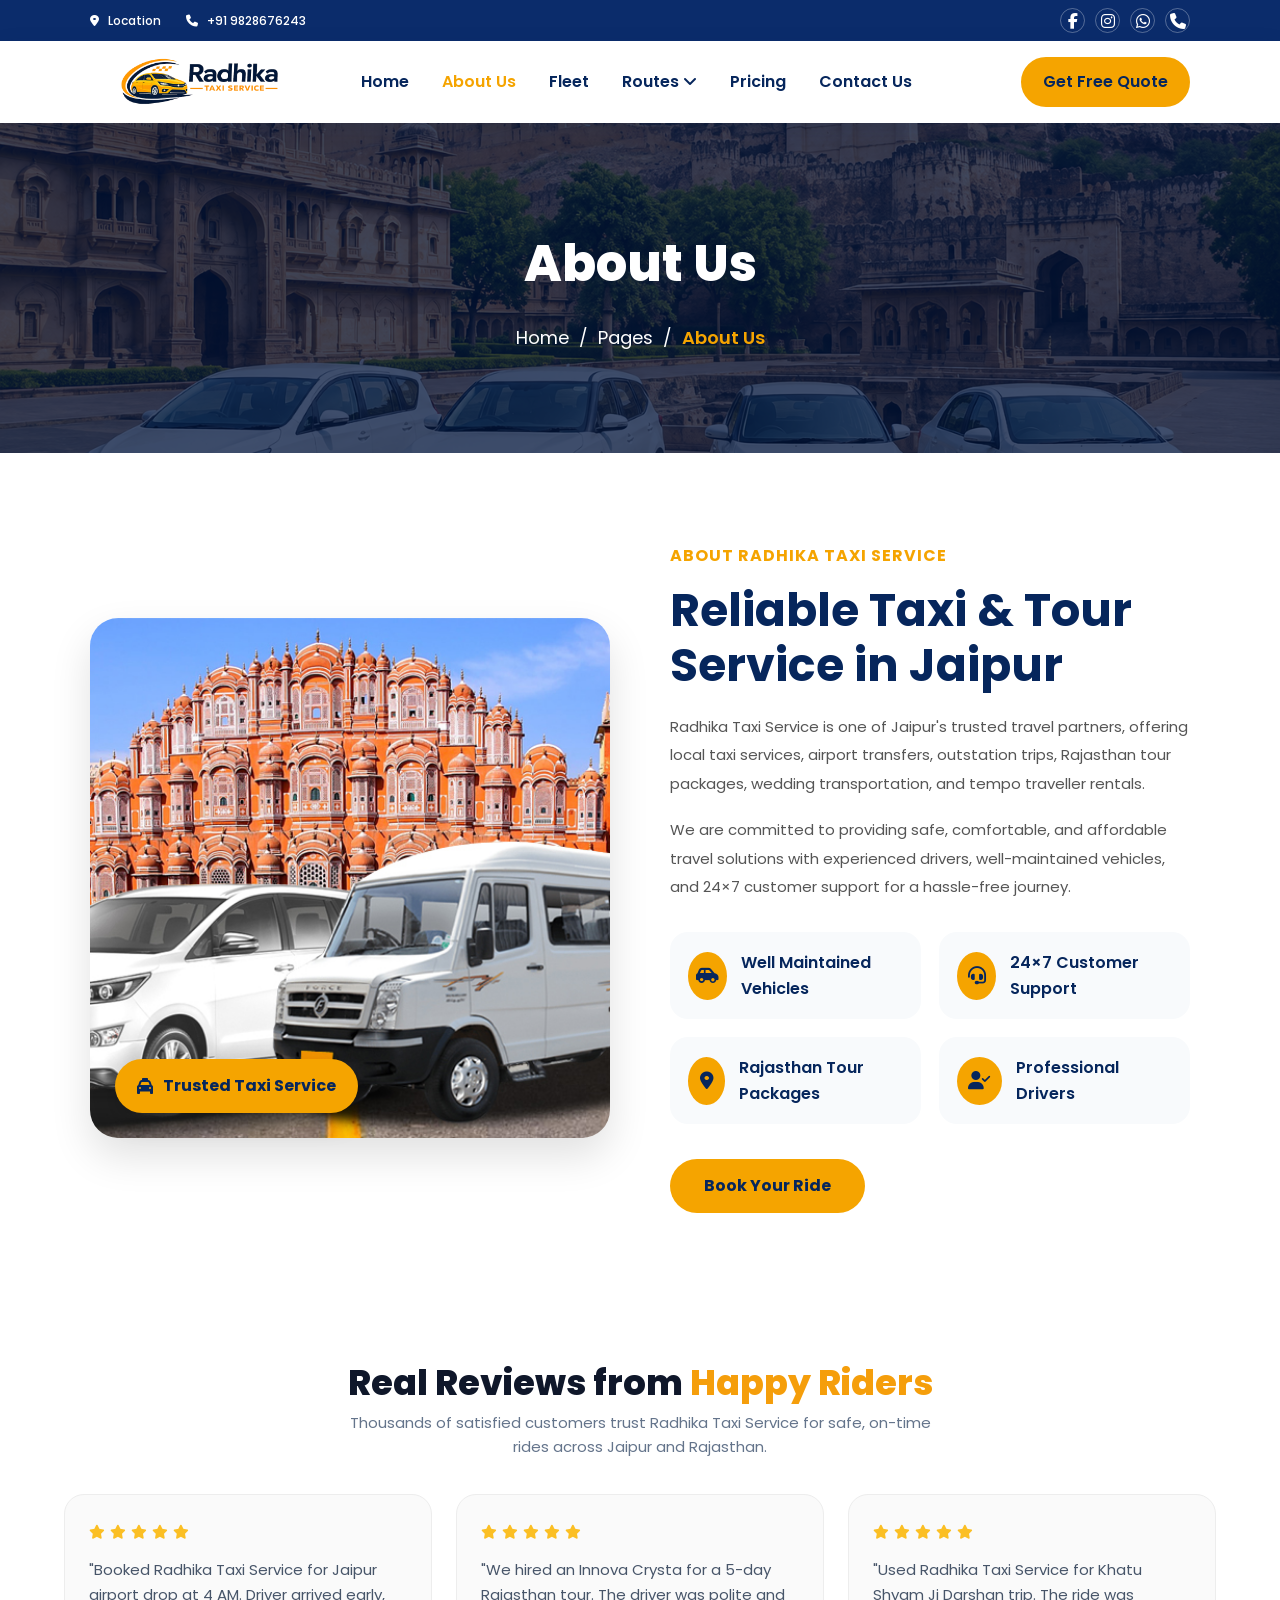
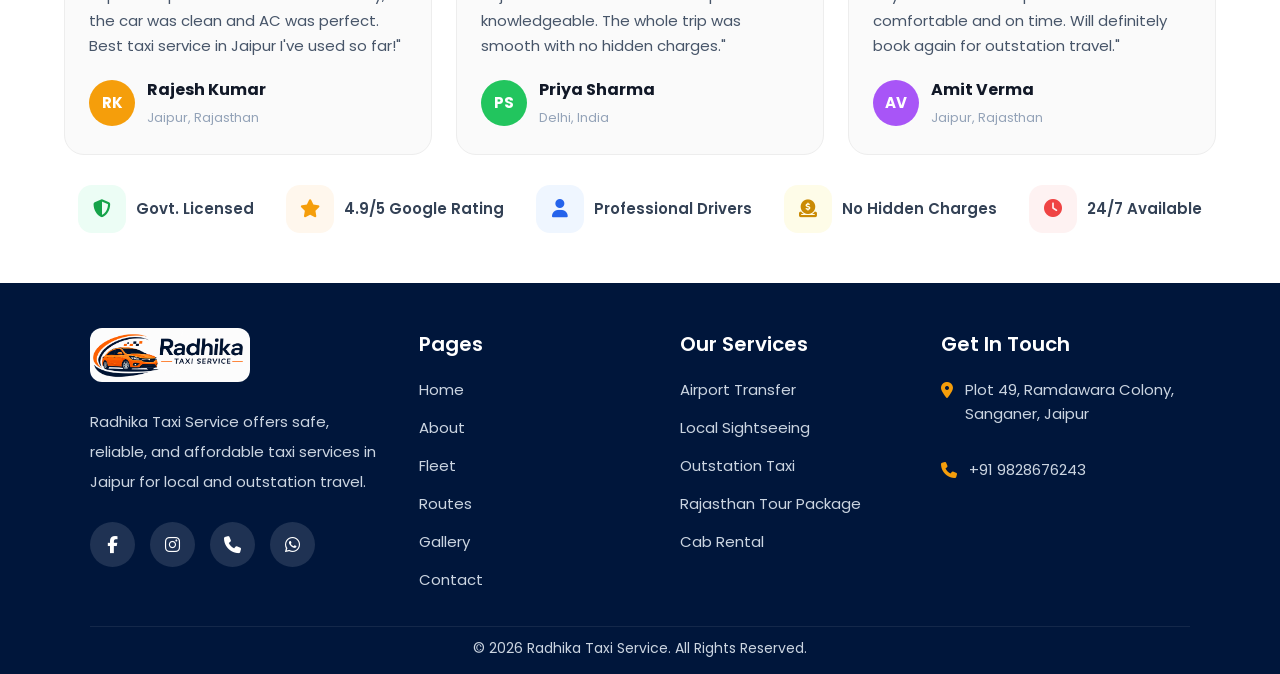
==== commit d3c3504d: "Updated website" ====
--- a/about.html
+++ b/about.html
@@ -437,25 +437,27 @@
                 outstation travel.
             </p>
 
-            <div class="footer-social">
+           <div class="footer-social">
 
                 <a href="#">
-                    <i class="fa-brands fa-facebook-f"></i>
+                   <i class="fa-brands fa-facebook-f"></i>
                 </a>
 
                 <a href="#">
-                    <i class="fa-brands fa-twitter"></i>
-                </a>
-
-                <a href="#">
-                    <i class="fa-brands fa-instagram"></i>
-                </a>
-
-                <a href="#">
-                    <i class="fa-brands fa-linkedin-in"></i>
-                </a>
-
-            </div>
+                  <i class="fa-brands fa-instagram"></i>
+                </a>                
+
+                     <!-- Call -->
+                <a href="tel:+919828676243">
+                   <i class="fa-solid fa-phone"></i>
+                </a>
+
+                    <!-- WhatsApp -->
+                <a href="https://wa.me/919828676243" target="_blank">
+                  <i class="fa-brands fa-whatsapp"></i>
+                </a>
+
+</div>
 
         </div>
 
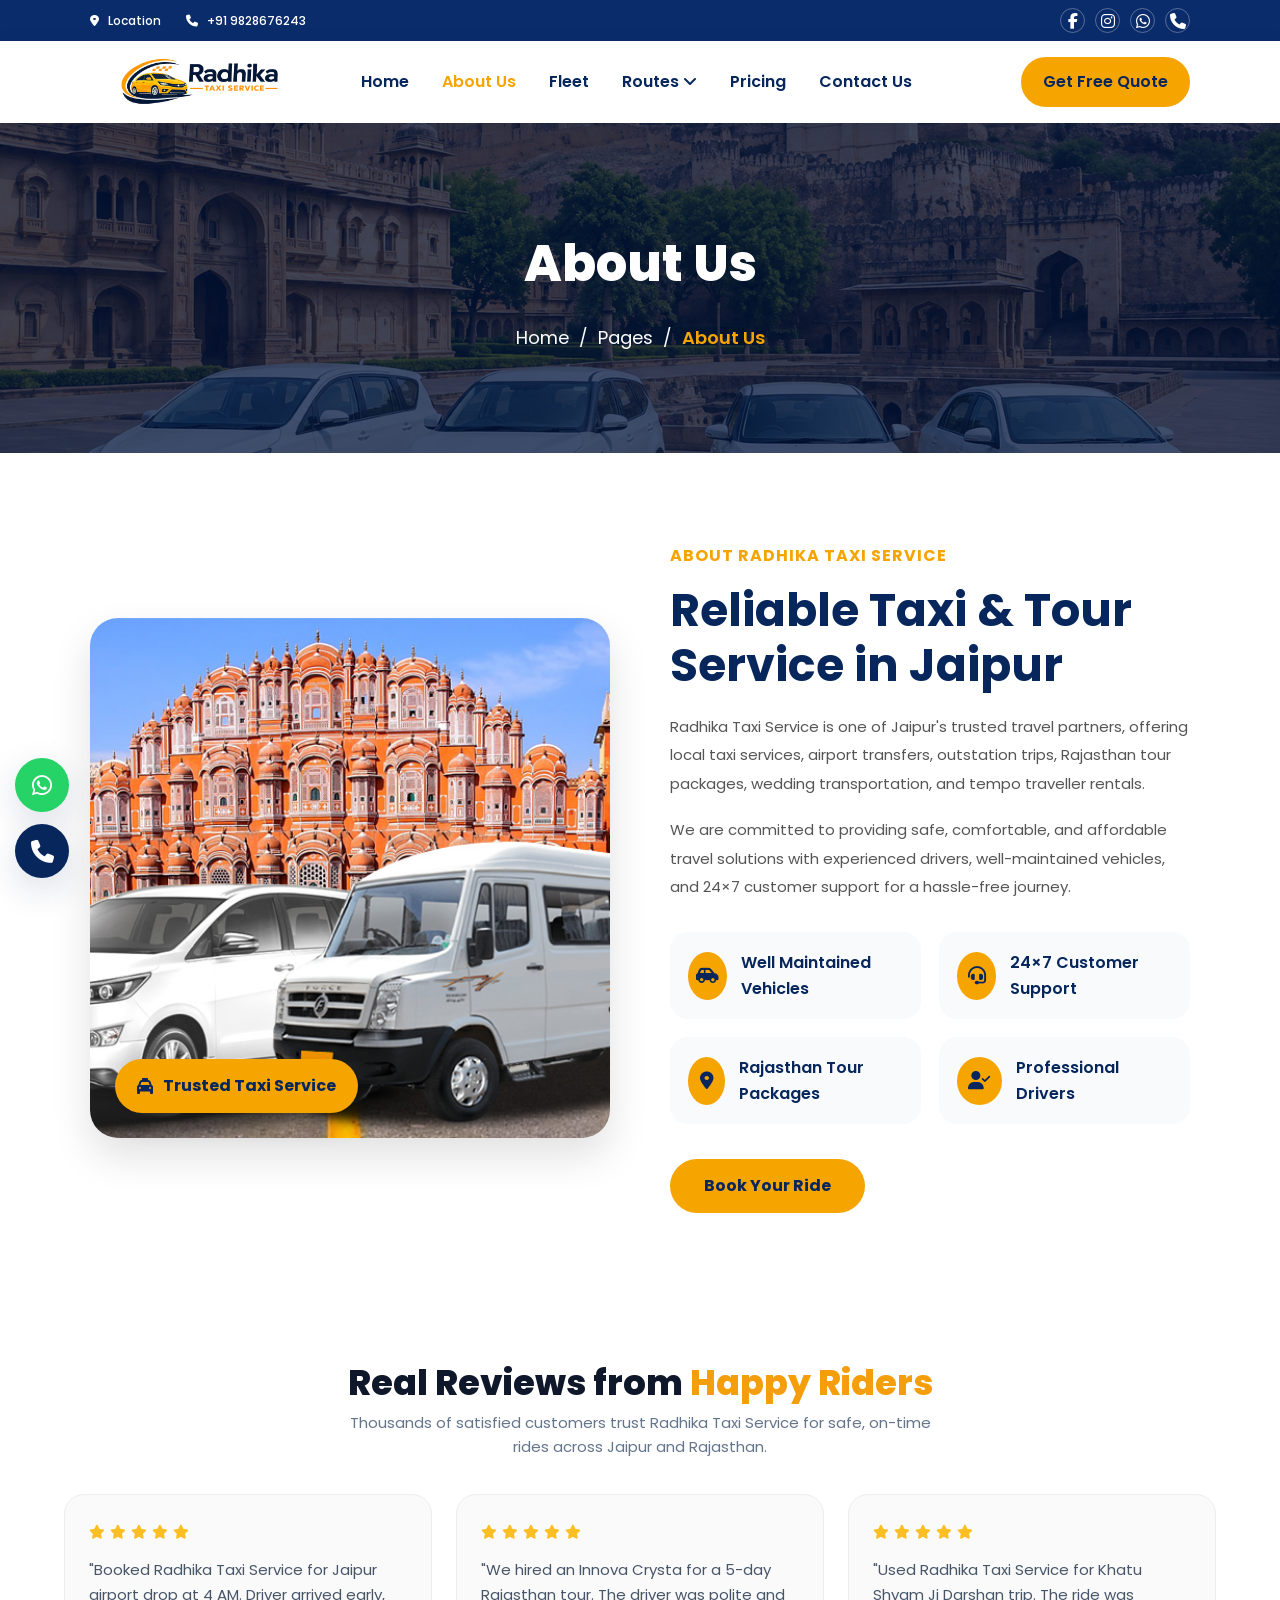
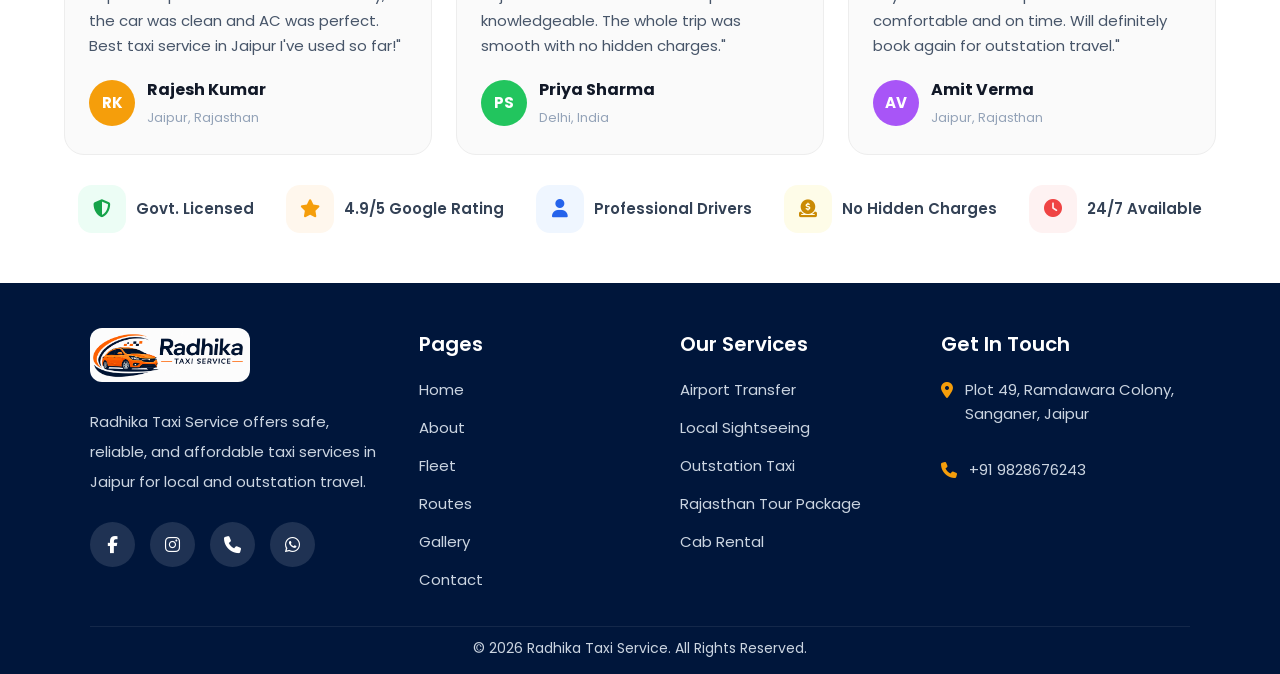
==== commit f462711e: "Updated website" ====
--- a/about.html
+++ b/about.html
@@ -439,11 +439,11 @@
 
            <div class="footer-social">
 
-                <a href="#">
+                <a href="https://www.facebook.com/" target="_blank">
                    <i class="fa-brands fa-facebook-f"></i>
                 </a>
 
-                <a href="#">
+                <a href="https://www.instagram.com/" target="_blank">
                   <i class="fa-brands fa-instagram"></i>
                 </a>                
 
@@ -525,6 +525,11 @@
 </footer>
 <!-- footer section end  -->
 
+    <div class="float-btns">
+        <a class="whatsapp" href="https://wa.me/9828676243" target="_blank"><i class="fa-brands fa-whatsapp"></i></a>
+        <a class="phone" href="tel:919828676243"><i class="fa-solid fa-phone"></i></a>
+    </div>
+
 
 <script src="js/script.js"></script>
 
--- a/css/style.css
+++ b/css/style.css
@@ -640,6 +640,7 @@
     transform: scale(1.05);
 }
 
+
 /* RESPONSIVE */
 
 @media(max-width:992px){
@@ -663,6 +664,11 @@
 /*  TABLET & MOBILE FIX*/
 
 @media (max-width:768px){
+
+     .booking-form input[type="date"]{
+        font-size: 14px;
+        padding: 10px 12px;
+    }
 
     .hero{
         max-height: none;
@@ -754,14 +760,13 @@
     }
 
     .btn-yellow{
-        width: 160px;      /* apni need ke hisab se */
+        width: 160px;      
         padding: 10px 24px;
         font-size: 14px;
         text-align: center;
     }
 
 }
-
 
 /* ==========================
    HERO SECTION end
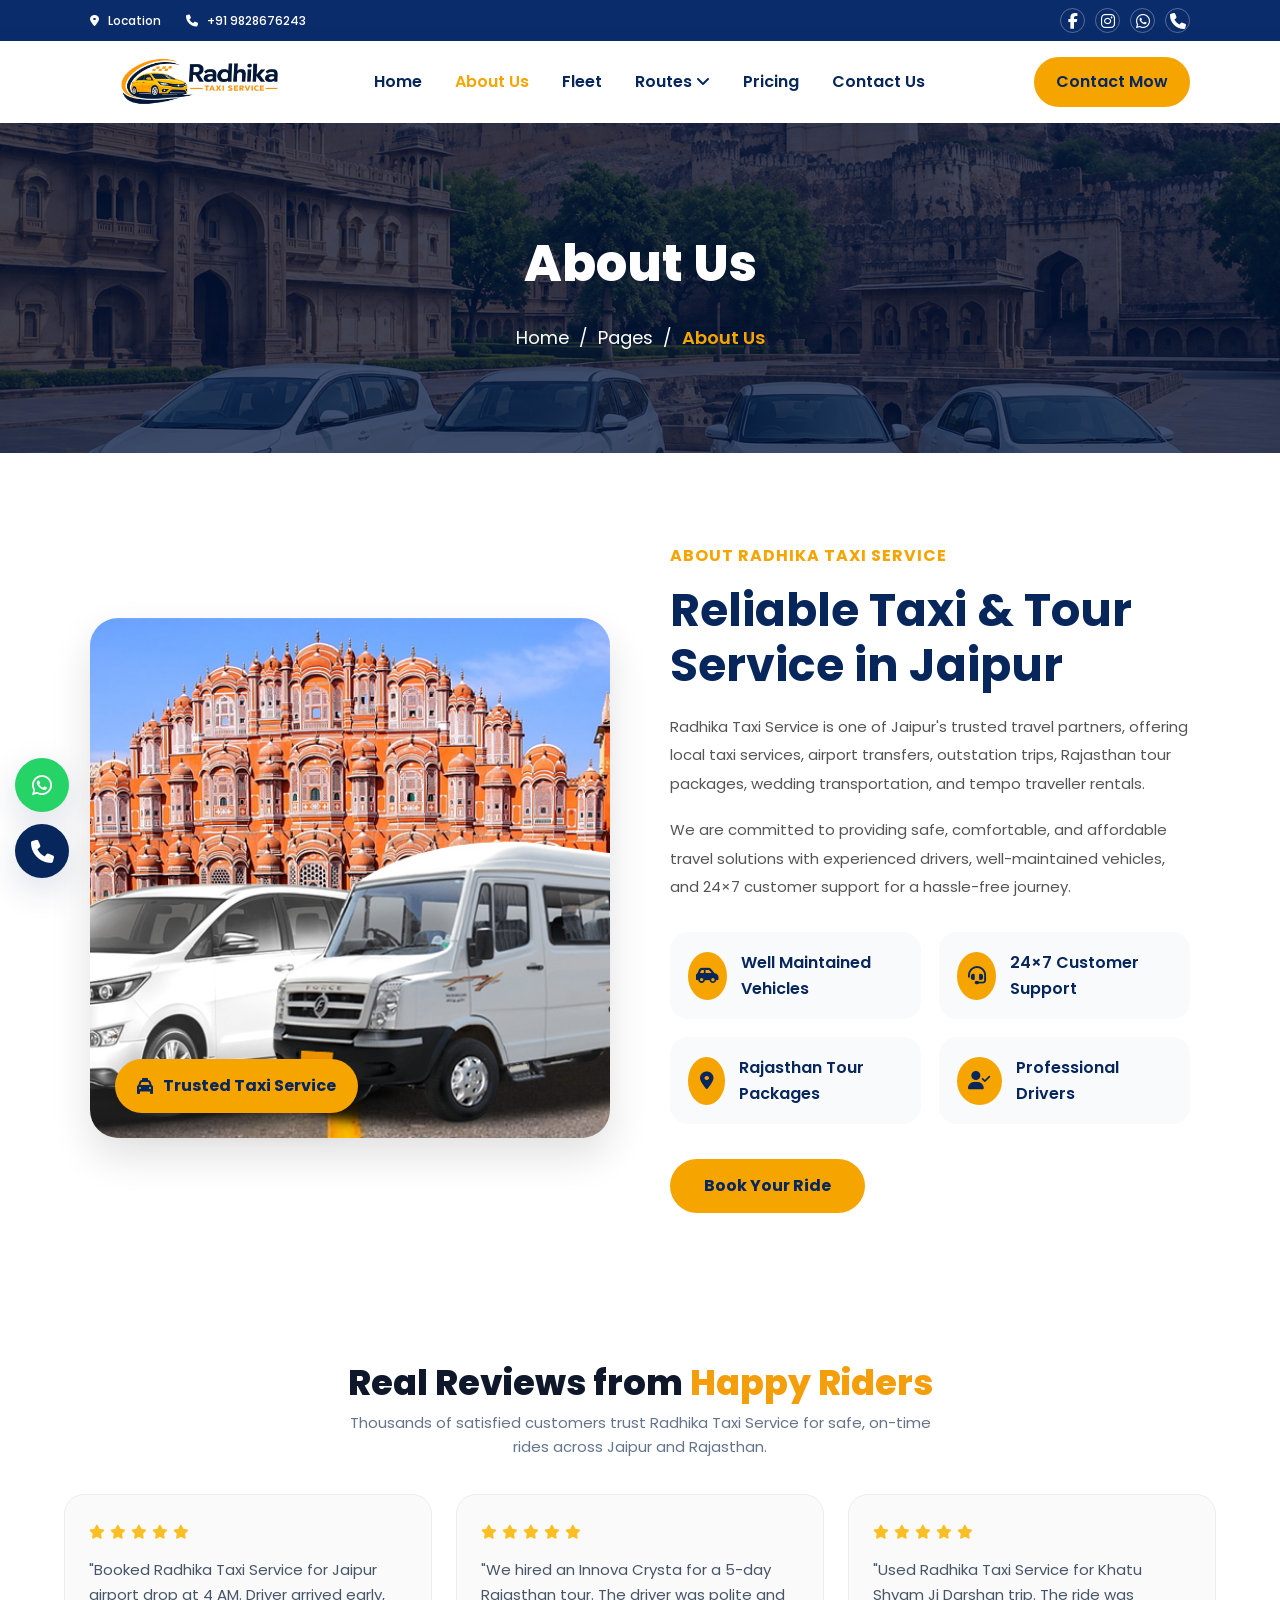
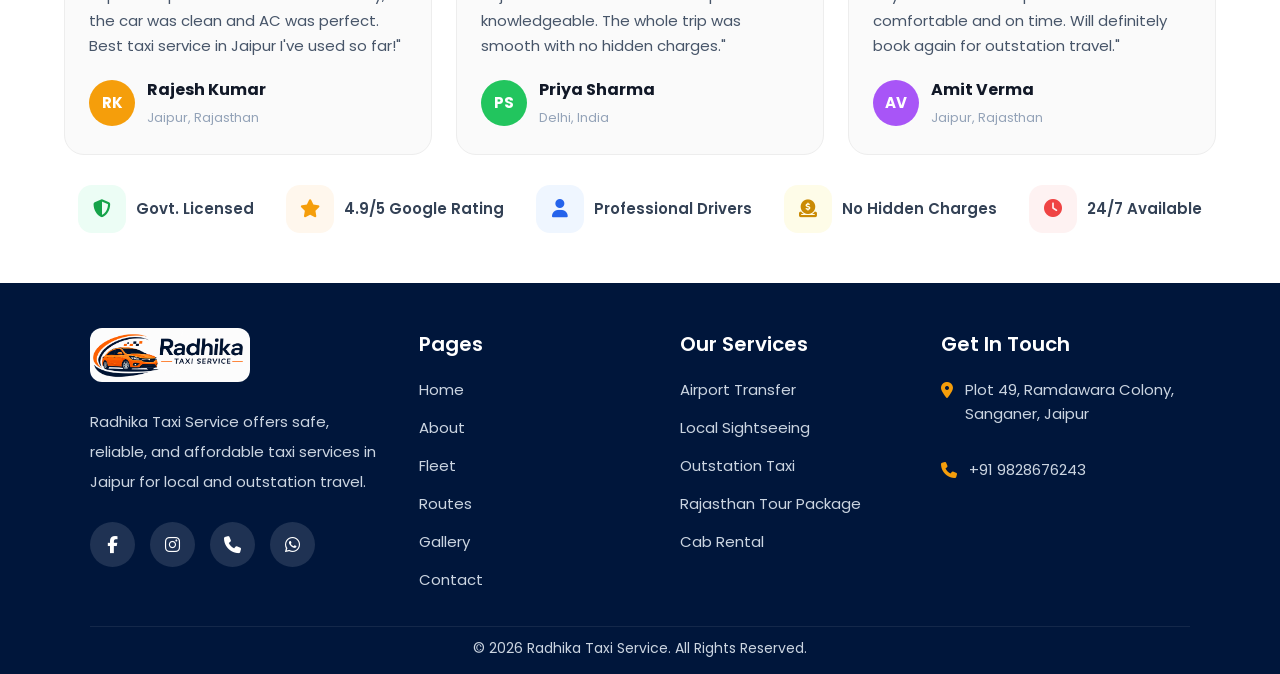
==== commit 221cb44b: "Updated website" ====
--- a/about.html
+++ b/about.html
@@ -154,10 +154,9 @@
             <!-- Get Free Quote Button -->
             <li>
                 <a
-                    href="https://wa.me/919828676243?text=Hello%20I%20need%20a%20free%20quote"
-                    target="_blank"
+                    href="tel:+919828676243"
                     class="quote-btn">
-                    Get Free Quote
+                    Contact Mow
                 </a>
             </li>
 
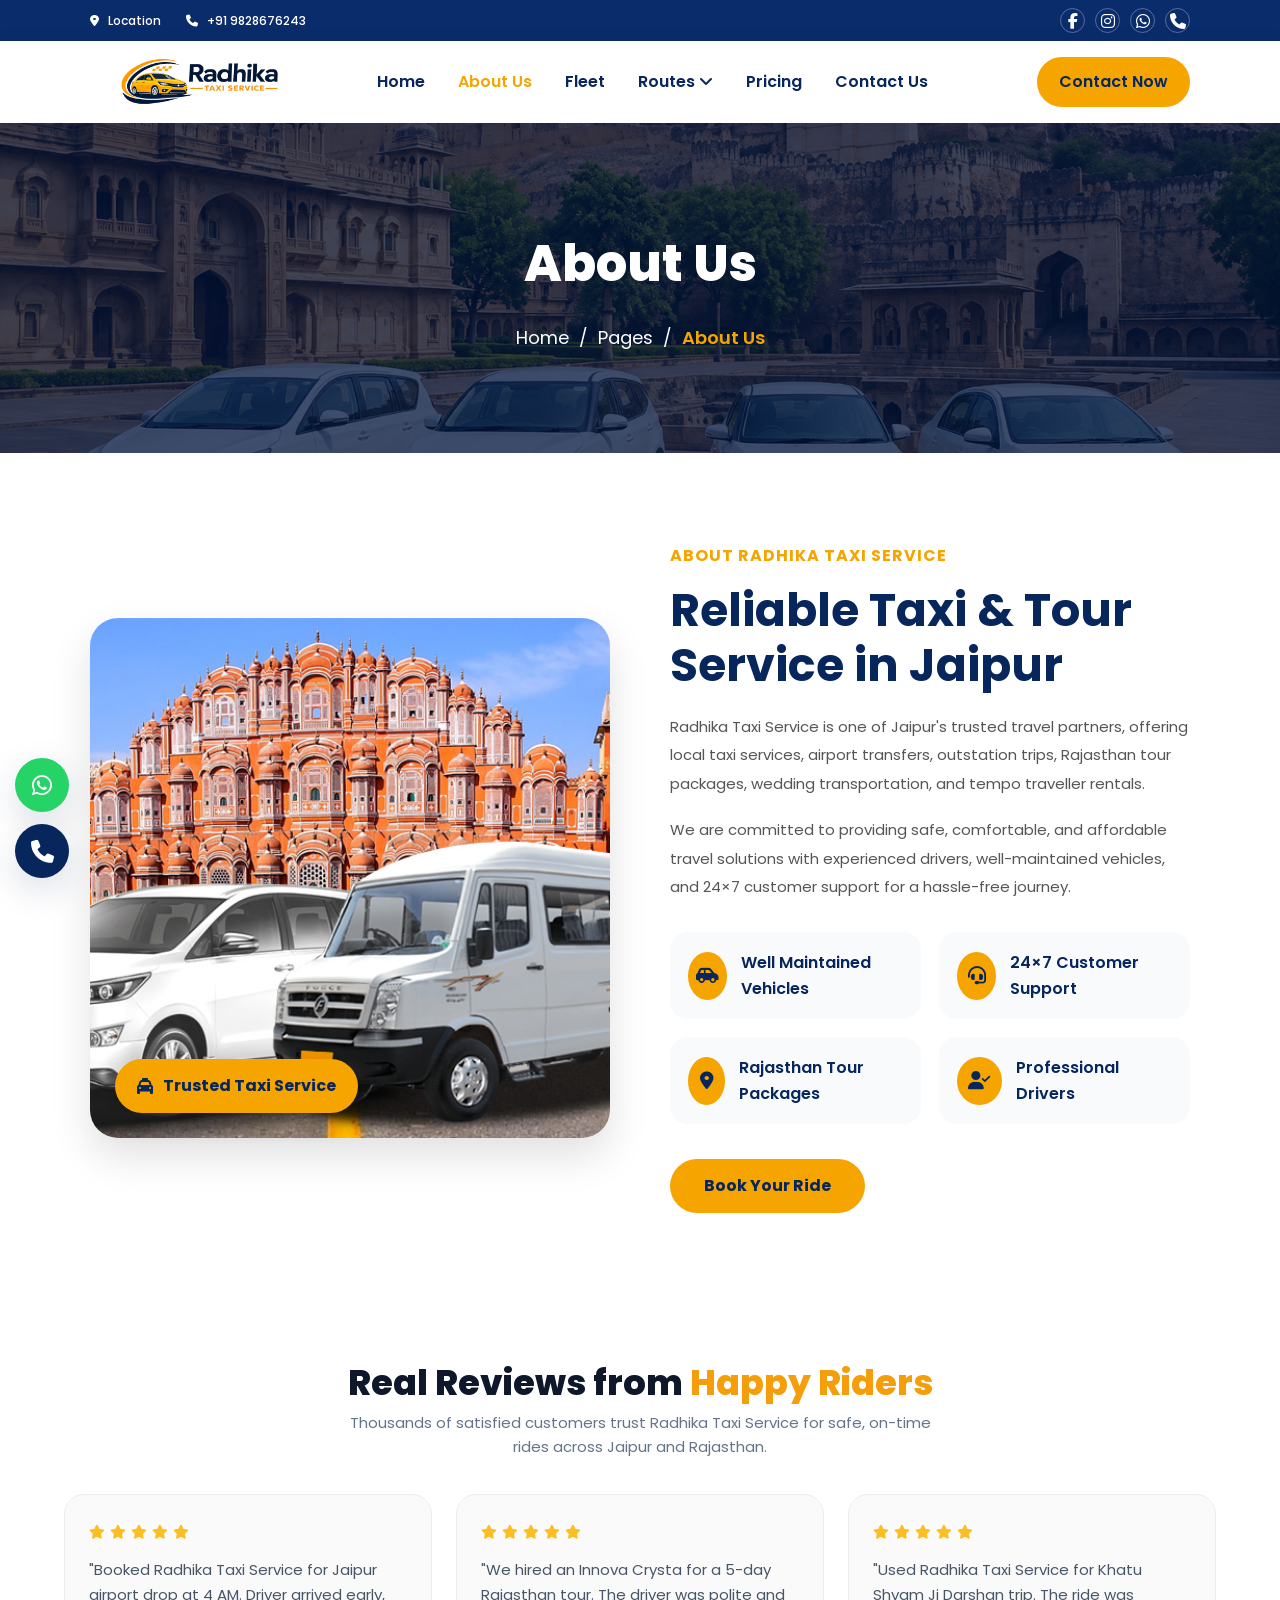
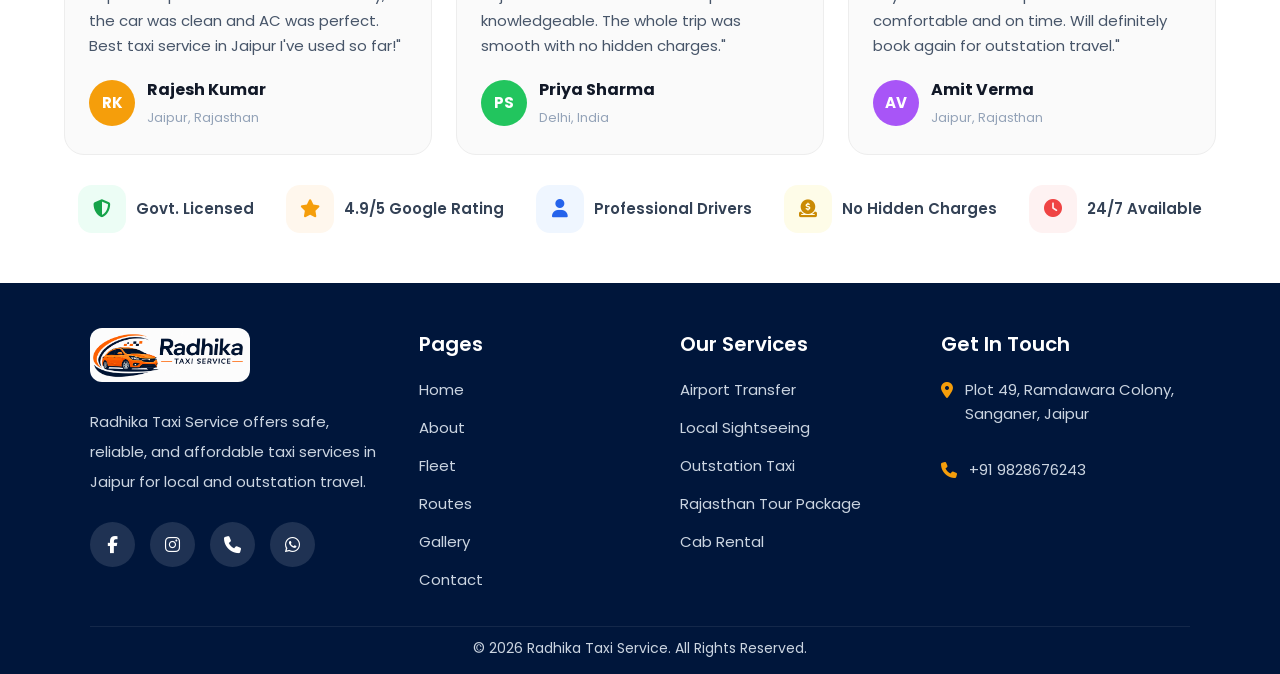
==== commit 71f5eca8: "Updated website" ====
--- a/about.html
+++ b/about.html
@@ -156,7 +156,7 @@
                 <a
                     href="tel:+919828676243"
                     class="quote-btn">
-                    Contact Mow
+                    Contact Now
                 </a>
             </li>
 
